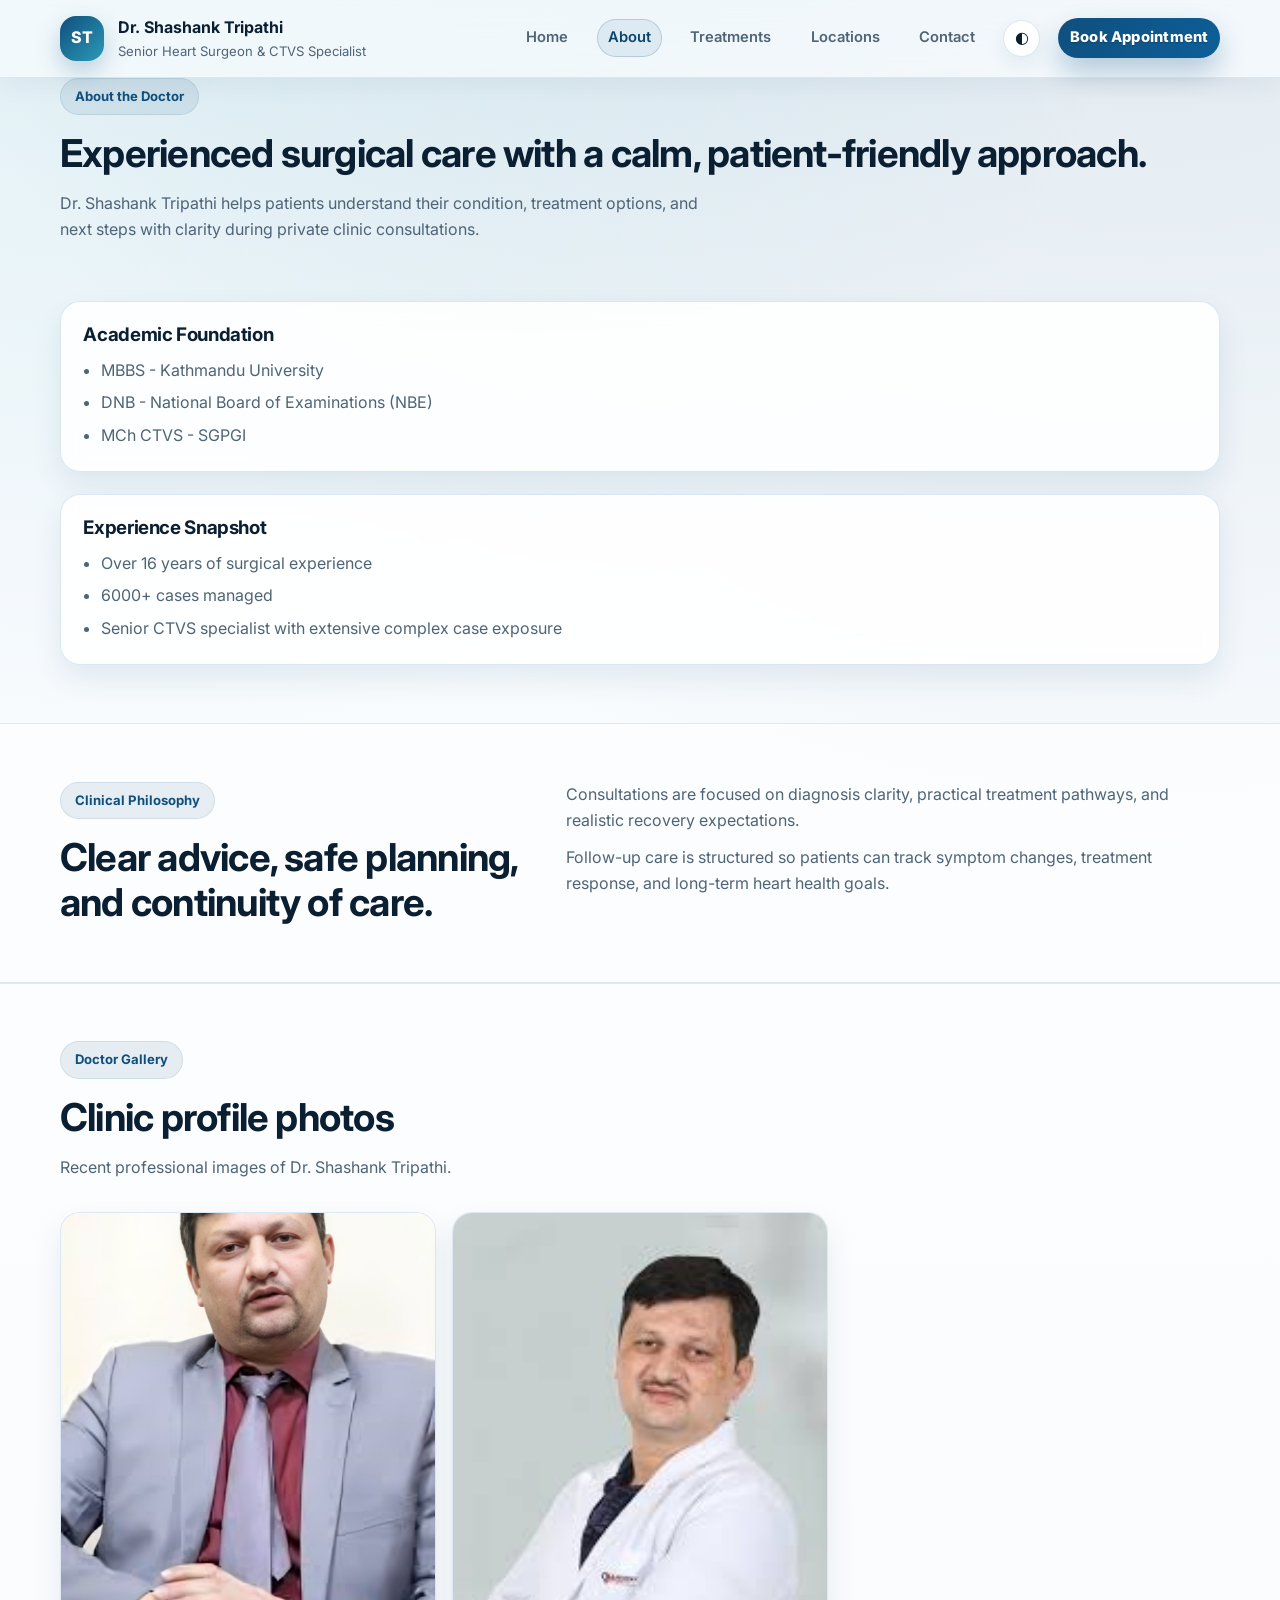
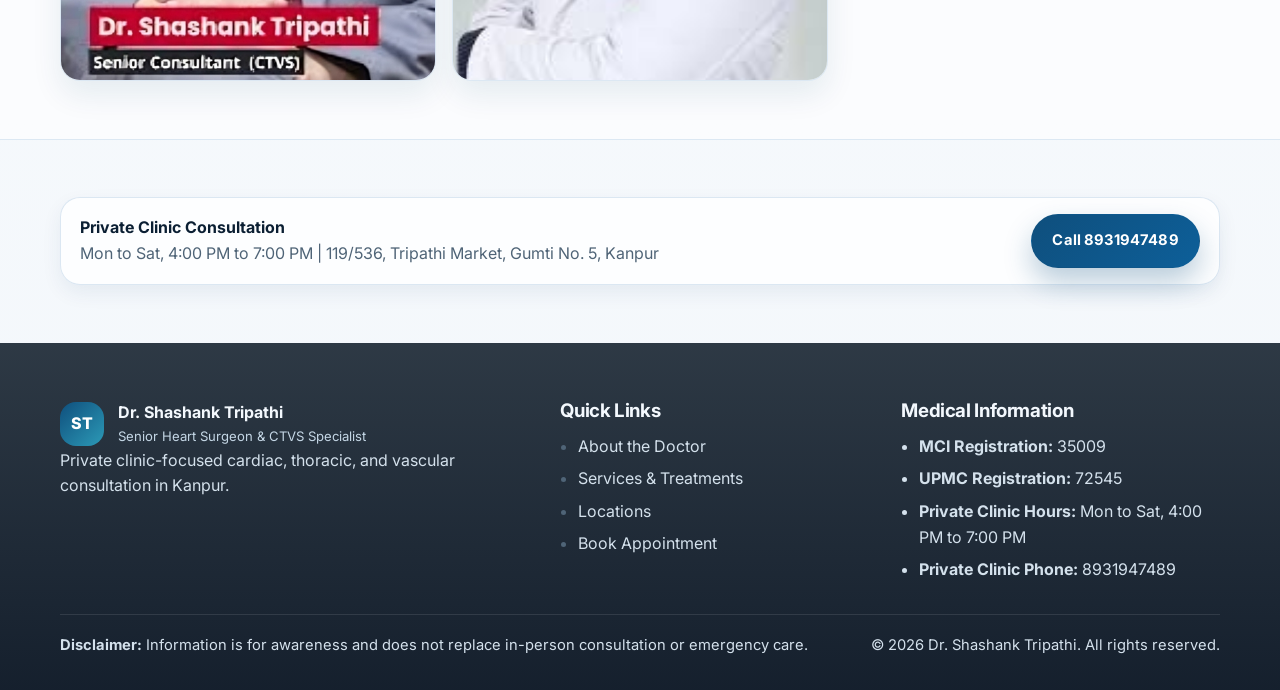
==== about.html @ fd7e20be "first commit" ====
<!DOCTYPE html>
<html lang="en">
<head>
    <meta charset="UTF-8" />
    <meta name="viewport" content="width=device-width, initial-scale=1.0" />
    <title>About Dr. Shashank Tripathi | Private Clinic Kanpur</title>
    <meta name="description" content="Learn about Dr. Shashank Tripathi's education, 16+ years of experience, and 6000+ cases managed in cardiac, thoracic, and vascular surgery." />
    <link rel="preconnect" href="https://fonts.googleapis.com" />
    <link rel="preconnect" href="https://fonts.gstatic.com" crossorigin />
    <link href="https://fonts.googleapis.com/css2?family=Inter:wght@400;500;600;700;800&display=swap" rel="stylesheet" />
    <link rel="stylesheet" href="./styles.css" />
    <link rel="stylesheet" href="./mobile.css" />
</head>
<body data-page="about">
    <a class="skip-link" href="#main">Skip to content</a>

    <header class="site-header" id="top">
        <div class="container nav-wrap">
            <a class="brand" href="./index.html" aria-label="Dr. Shashank Tripathi home">
                <span class="brand-mark">ST</span>
                <span>
                    <strong>Dr. Shashank Tripathi</strong>
                    <small>Senior Heart Surgeon & CTVS Specialist</small>
                </span>
            </a>
            <button class="nav-toggle" type="button" aria-expanded="false" aria-controls="site-nav">
                <span></span><span></span><span></span>
                <span class="sr-only">Toggle navigation</span>
            </button>
            <nav class="site-nav" id="site-nav" aria-label="Primary navigation">
                <a href="./index.html" data-nav="home">Home</a>
                <a href="./about.html" data-nav="about">About</a>
                <a href="./treatments.html" data-nav="treatments">Treatments</a>
                <a href="./locations.html" data-nav="locations">Locations</a>
                <a href="./contact.html" data-nav="contact">Contact</a>
                <button class="theme-toggle" type="button" data-theme-toggle aria-label="Toggle dark mode" aria-pressed="false">◐</button>
                <a class="btn btn-sm btn-primary" href="tel:8931947489">Book Appointment</a>
            </nav>
        </div>
    </header>

    <main id="main">
        <section class="page-hero">
            <div class="container">
                <span class="section-tag">About the Doctor</span>
                <h1>Experienced surgical care with a calm, patient-friendly approach.</h1>
                <p>
                    Dr. Shashank Tripathi helps patients understand their condition, treatment options,
                    and next steps with clarity during private clinic consultations.
                </p>
            </div>
        </section>

        <section class="section">
            <div class="container split-grid">
                <article class="info-card">
                    <h3>Academic Foundation</h3>
                    <ul class="check-list">
                        <li>MBBS - Kathmandu University</li>
                        <li>DNB - National Board of Examinations (NBE)</li>
                        <li>MCh CTVS - SGPGI</li>
                    </ul>
                </article>
                <article class="info-card">
                    <h3>Experience Snapshot</h3>
                    <ul class="check-list">
                        <li>Over 16 years of surgical experience</li>
                        <li>6000+ cases managed</li>
                        <li>Senior CTVS specialist with extensive complex case exposure</li>
                    </ul>
                </article>
            </div>
        </section>

        <section class="section section-alt">
            <div class="container section-grid">
                <div>
                    <span class="section-tag">Clinical Philosophy</span>
                    <h2>Clear advice, safe planning, and continuity of care.</h2>
                </div>
                <div class="content-stack">
                    <p>
                        Consultations are focused on diagnosis clarity, practical treatment pathways,
                        and realistic recovery expectations.
                    </p>
                    <p>
                        Follow-up care is structured so patients can track symptom changes,
                        treatment response, and long-term heart health goals.
                    </p>
                </div>
            </div>
        </section>

        <section class="section section-alt">
            <div class="container">
                <div class="section-head">
                    <span class="section-tag">Doctor Gallery</span>
                    <h2>Clinic profile photos</h2>
                    <p>Recent professional images of Dr. Shashank Tripathi.</p>
                </div>
                <div class="doctor-gallery">
                    <figure>
                        <img src="./IMAGES/images.jpg" alt="Dr. Shashank Tripathi portrait" loading="lazy" decoding="async" />
                    </figure>
                    <figure>
                        <img src="./IMAGES/download%20(4).jfif" alt="Dr. Shashank Tripathi in clinical profile photo" loading="lazy" decoding="async" />
                    </figure>
                </div>
            </div>
        </section>

        <section class="section">
            <div class="container contact-strip">
                <div>
                    <strong>Private Clinic Consultation</strong>
                    <p>Mon to Sat, 4:00 PM to 7:00 PM | 119/536, Tripathi Market, Gumti No. 5, Kanpur</p>
                </div>
                <a class="btn btn-primary" href="tel:8931947489">Call 8931947489</a>
            </div>
        </section>
    </main>

    <footer class="site-footer">
        <div class="container footer-grid">
            <div>
                <a class="brand footer-brand" href="./index.html">
                    <span class="brand-mark">ST</span>
                    <span><strong>Dr. Shashank Tripathi</strong><small>Senior Heart Surgeon & CTVS Specialist</small></span>
                </a>
                <p class="footer-copy">Private clinic-focused cardiac, thoracic, and vascular consultation in Kanpur.</p>
            </div>
            <div>
                <h3>Quick Links</h3>
                <ul class="footer-links">
                    <li><a href="./about.html">About the Doctor</a></li>
                    <li><a href="./treatments.html">Services & Treatments</a></li>
                    <li><a href="./locations.html">Locations</a></li>
                    <li><a href="./contact.html">Book Appointment</a></li>
                </ul>
            </div>
            <div>
                <h3>Medical Information</h3>
                <ul class="footer-meta">
                    <li><strong>MCI Registration:</strong> 35009</li>
                    <li><strong>UPMC Registration:</strong> 72545</li>
                    <li><strong>Private Clinic Hours:</strong> Mon to Sat, 4:00 PM to 7:00 PM</li>
                    <li><strong>Private Clinic Phone:</strong> 8931947489</li>
                </ul>
            </div>
        </div>
        <div class="container footer-bottom">
            <p><strong>Disclaimer:</strong> Information is for awareness and does not replace in-person consultation or emergency care.</p>
            <p>&copy; <span id="current-year"></span> Dr. Shashank Tripathi. All rights reserved.</p>
        </div>
    </footer>

    <script src="./script.js"></script>
</body>
</html>
---- styles.css ----
:root {
    --bg: #f3f7fb;
    --bg-soft: #f8fbff;
    --surface: rgba(255, 255, 255, 0.88);
    --surface-solid: #ffffff;
    --surface-strong: #eef5fb;
    --text: #10273d;
    --text-soft: #4f6477;
    --heading: #0b1f33;
    --primary: #0f4f7d;
    --primary-600: #0d5f99;
    --primary-700: #0b456d;
    --accent: #2c9ab7;
    --accent-soft: #e6f7fb;
    --success: #1d8a72;
    --border: #d7e5f1;
    --focus: #73c9e6;
    --radius-sm: 14px;
    --radius-md: 20px;
    --radius-lg: 30px;
    --shadow-xs: 0 8px 20px rgba(12, 62, 99, 0.07);
    --shadow-sm: 0 14px 30px rgba(12, 62, 99, 0.09);
    --shadow-md: 0 24px 48px rgba(12, 62, 99, 0.14);
    --shadow-glow: 0 0 0 1px rgba(115, 201, 230, 0.35), 0 18px 36px rgba(44, 154, 183, 0.18);
    --container: 1160px;
    --space-1: 0.4rem;
    --space-2: 0.7rem;
    --space-3: 1rem;
    --space-4: 1.4rem;
    --space-5: 1.9rem;
    --space-6: 2.6rem;
    --space-7: 3.6rem;
    --space-8: 4.8rem;
    --type-xs: 0.82rem;
    --type-sm: 0.92rem;
    --type-base: 1rem;
    --type-md: 1.08rem;
    --type-lg: clamp(1.2rem, 1.7vw, 1.45rem);
    --type-xl: clamp(1.8rem, 3vw, 2.6rem);
    --type-2xl: clamp(2.2rem, 4.4vw, 3.9rem);
    --motion-fast: 180ms;
    --motion-base: 260ms;
    --motion-slow: 420ms;
    --ease: cubic-bezier(0.2, 0.8, 0.2, 1);
    --orb-a: rgba(44, 154, 183, 0.18);
    --orb-b: rgba(15, 79, 125, 0.16);
    --bg-top: #fbfdff;
    --header-bg: rgba(249, 252, 255, 0.72);
    --header-border: rgba(215, 229, 241, 0.9);
    --header-shadow: 0 8px 26px rgba(16, 39, 61, 0.05);
}

:root[data-theme="dark"] {
    --bg: #0b1320;
    --bg-soft: #0f1a2a;
    --surface: rgba(18, 30, 46, 0.84);
    --surface-solid: #121f31;
    --surface-strong: #172638;
    --text: #dce9f5;
    --text-soft: #9fb5c8;
    --heading: #f2f8ff;
    --primary: #56a3d6;
    --primary-600: #3f8fc6;
    --primary-700: #8fd0f4;
    --accent: #59bed0;
    --accent-soft: #132a35;
    --success: #4ec6a5;
    --border: #2a3f55;
    --focus: #9ee5ff;
    --shadow-xs: 0 10px 22px rgba(0, 0, 0, 0.32);
    --shadow-sm: 0 16px 34px rgba(0, 0, 0, 0.36);
    --shadow-md: 0 26px 56px rgba(0, 0, 0, 0.45);
    --shadow-glow: 0 0 0 1px rgba(89, 190, 208, 0.36), 0 18px 36px rgba(8, 20, 35, 0.46);
    --orb-a: rgba(89, 190, 208, 0.22);
    --orb-b: rgba(61, 125, 181, 0.2);
    --bg-top: #0d1725;
    --header-bg: rgba(10, 20, 33, 0.78);
    --header-border: rgba(36, 57, 78, 0.9);
    --header-shadow: 0 10px 28px rgba(0, 0, 0, 0.35);
}

@media (prefers-color-scheme: dark) {
    :root:not([data-theme]) {
        --bg: #0b1320;
        --bg-soft: #0f1a2a;
        --surface: rgba(18, 30, 46, 0.84);
        --surface-solid: #121f31;
        --surface-strong: #172638;
        --text: #dce9f5;
        --text-soft: #9fb5c8;
        --heading: #f2f8ff;
        --primary: #56a3d6;
        --primary-600: #3f8fc6;
        --primary-700: #8fd0f4;
        --accent: #59bed0;
        --accent-soft: #132a35;
        --success: #4ec6a5;
        --border: #2a3f55;
        --focus: #9ee5ff;
        --shadow-xs: 0 10px 22px rgba(0, 0, 0, 0.32);
        --shadow-sm: 0 16px 34px rgba(0, 0, 0, 0.36);
        --shadow-md: 0 26px 56px rgba(0, 0, 0, 0.45);
        --shadow-glow: 0 0 0 1px rgba(89, 190, 208, 0.36), 0 18px 36px rgba(8, 20, 35, 0.46);
        --orb-a: rgba(89, 190, 208, 0.22);
        --orb-b: rgba(61, 125, 181, 0.2);
        --bg-top: #0d1725;
        --header-bg: rgba(10, 20, 33, 0.78);
        --header-border: rgba(36, 57, 78, 0.9);
        --header-shadow: 0 10px 28px rgba(0, 0, 0, 0.35);
    }
}

* {
    box-sizing: border-box;
}

html {
    scroll-behavior: smooth;
}

body {
    margin: 0;
    color: var(--text);
    background:
        radial-gradient(circle at 8% -15%, var(--orb-a) 0%, transparent 38%),
        radial-gradient(circle at 90% -20%, var(--orb-b) 0%, transparent 44%),
        linear-gradient(180deg, var(--bg-top) 0%, var(--bg) 100%);
    font-family: "Inter", sans-serif;
    font-size: var(--type-base);
    line-height: 1.62;
    text-rendering: optimizeLegibility;
}

a {
    color: inherit;
    text-decoration: none;
}

img {
    max-width: 100%;
    display: block;
}

.container {
    width: min(calc(100% - 2rem), var(--container));
    margin-inline: auto;
}

.skip-link,
.sr-only {
    position: absolute;
    left: -9999px;
}

.skip-link:focus {
    left: 1rem;
    top: 1rem;
    z-index: 999;
    background: var(--primary);
    color: #fff;
    border-radius: 999px;
    padding: 0.72rem 1rem;
}

a:focus-visible,
button:focus-visible,
input:focus-visible,
textarea:focus-visible,
select:focus-visible {
    outline: 2px solid var(--focus);
    outline-offset: 2px;
}

h1,
h2,
h3,
h4 {
    margin: 0;
    color: var(--heading);
    line-height: 1.16;
    letter-spacing: -0.02em;
}

p {
    margin: 0;
    color: var(--text-soft);
}

.site-header {
    position: sticky;
    top: 0;
    z-index: 60;
    background: var(--header-bg);
    border-bottom: 1px solid var(--header-border);
    backdrop-filter: blur(16px);
    box-shadow: var(--header-shadow);
}

.nav-wrap {
    display: flex;
    align-items: center;
    justify-content: space-between;
    gap: var(--space-3);
    padding: 0.92rem 0;
}

.brand {
    display: inline-flex;
    align-items: center;
    gap: 0.85rem;
}

.brand strong,
.footer-brand strong {
    display: block;
    font-size: 1rem;
    color: var(--heading);
}

.brand small,
.footer-brand small {
    display: block;
    font-size: var(--type-xs);
    color: var(--text-soft);
}

.brand-mark {
    width: 2.78rem;
    height: 2.78rem;
    display: grid;
    place-items: center;
    border-radius: 16px;
    color: #fff;
    font-weight: 800;
    background: linear-gradient(135deg, var(--primary), var(--accent));
    box-shadow: 0 10px 24px rgba(14, 79, 125, 0.25);
}

.site-nav {
    display: flex;
    align-items: center;
    gap: 1.1rem;
}

.site-nav a {
    color: var(--text-soft);
    font-weight: 600;
    font-size: var(--type-sm);
    border-radius: 999px;
    padding: 0.45rem 0.68rem;
    transition: color var(--motion-fast) var(--ease), background-color var(--motion-fast) var(--ease), transform var(--motion-fast) var(--ease);
}

.site-nav a:hover,
.site-nav a:focus-visible,
.site-nav a.is-active {
    color: var(--primary-700);
    background: rgba(15, 79, 125, 0.08);
}

.site-nav a[aria-current="page"] {
    box-shadow: inset 0 0 0 1px rgba(15, 79, 125, 0.2);
}

.nav-toggle {
    display: none;
    border: 0;
    background: transparent;
    padding: 0.38rem;
    cursor: pointer;
    flex-direction: column;
    gap: 4px;
}

.nav-toggle span:not(.sr-only) {
    width: 1.5rem;
    height: 2px;
    border-radius: 999px;
    background: var(--heading);
}

.theme-toggle {
    min-width: 2.3rem;
    height: 2.3rem;
    border-radius: 999px;
    border: 1px solid var(--border);
    background: var(--surface-solid);
    color: var(--heading);
    font-size: 1rem;
    line-height: 1;
    display: inline-flex;
    align-items: center;
    justify-content: center;
    cursor: pointer;
    box-shadow: var(--shadow-xs);
    transition: transform var(--motion-fast) var(--ease), box-shadow var(--motion-fast) var(--ease), border-color var(--motion-fast) var(--ease);
}

.theme-toggle:hover,
.theme-toggle:focus-visible {
    transform: translateY(-2px);
    border-color: rgba(115, 201, 230, 0.56);
    box-shadow: var(--shadow-glow);
}

.theme-toggle[aria-pressed="true"] {
    background: color-mix(in srgb, var(--primary) 18%, var(--surface-solid));
    border-color: color-mix(in srgb, var(--primary) 44%, var(--border));
}

.hero {
    position: relative;
    padding: var(--space-8) 0 var(--space-7);
    overflow: clip;
    perspective: 1200px;
}

.hero::before,
.hero::after {
    content: "";
    position: absolute;
    border-radius: 50%;
    filter: blur(1px);
    pointer-events: none;
}

.hero::before {
    width: 360px;
    height: 360px;
    top: -120px;
    left: -80px;
    background: radial-gradient(circle, rgba(44, 154, 183, 0.25), transparent 68%);
    animation: blobFloatA 12s ease-in-out infinite;
}

.hero::after {
    width: 420px;
    height: 420px;
    right: -120px;
    top: -140px;
    background: radial-gradient(circle, rgba(15, 79, 125, 0.22), transparent 70%);
    animation: blobFloatB 14s ease-in-out infinite;
}

.hero-grid {
    position: relative;
    display: grid;
    grid-template-columns: 1.14fr 0.86fr;
    gap: var(--space-5);
    align-items: center;
}

.eyebrow,
.section-tag {
    display: inline-flex;
    align-items: center;
    gap: 0.5rem;
    border-radius: 999px;
    background: rgba(15, 79, 125, 0.09);
    color: var(--primary);
    font-weight: 700;
    font-size: var(--type-xs);
    padding: 0.44rem 0.86rem;
    margin-bottom: var(--space-3);
    border: 1px solid rgba(15, 79, 125, 0.1);
}

.section-tag.light {
    color: #e8f6ff;
    background: rgba(255, 255, 255, 0.14);
    border-color: rgba(255, 255, 255, 0.25);
}

.hero h1 {
    font-size: clamp(2rem, 4vw, 3.4rem);
    max-width: 14ch;
    letter-spacing: -0.03em;
}

.hero-copy > * {
    animation: heroFadeIn 640ms var(--ease) both;
}

.hero-copy > *:nth-child(1) {
    animation-delay: 40ms;
}

.hero-copy > *:nth-child(2) {
    animation-delay: 120ms;
}

.hero-copy > *:nth-child(3) {
    animation-delay: 200ms;
}

.hero-copy > *:nth-child(4) {
    animation-delay: 280ms;
}

.hero-copy > *:nth-child(5) {
    animation-delay: 360ms;
}

.hero-text {
    margin-top: var(--space-3);
    font-size: 1.02rem;
    max-width: 58ch;
    transition: opacity var(--motion-base) var(--ease), transform var(--motion-base) var(--ease);
}

.hero-actions,
.location-actions,
.cta-buttons-stack {
    display: flex;
    flex-wrap: wrap;
    gap: 0.88rem;
    margin-top: var(--space-5);
}

.btn {
    display: inline-flex;
    align-items: center;
    justify-content: center;
    border: 1px solid transparent;
    border-radius: 999px;
    padding: 0.88rem 1.28rem;
    font-size: var(--type-sm);
    font-weight: 700;
    letter-spacing: 0.01em;
    transform: translateZ(0);
    will-change: transform;
    transition:
        transform var(--motion-base) var(--ease),
        box-shadow var(--motion-base) var(--ease),
        background-color var(--motion-base) var(--ease),
        border-color var(--motion-base) var(--ease),
        color var(--motion-base) var(--ease);
}

.btn:hover,
.btn:focus-visible {
    transform: translateY(-2px) translateZ(6px);
}

.btn-primary {
    color: #fff;
    background: linear-gradient(135deg, var(--primary), var(--primary-600));
    box-shadow: 0 14px 28px rgba(15, 79, 125, 0.28);
}

.site-nav .btn.btn-primary {
    color: #ffffff;
    font-weight: 800;
    letter-spacing: 0.015em;
    text-shadow: 0 1px 1px rgba(8, 23, 36, 0.35);
}

.site-nav .btn.btn-primary:hover,
.site-nav .btn.btn-primary:focus-visible {
    color: #ffffff;
}

.btn-secondary {
    color: var(--primary-700);
    background: var(--surface-solid);
    border-color: rgba(15, 79, 125, 0.2);
    box-shadow: var(--shadow-xs);
}

.btn-light {
    color: var(--primary-700);
    background: #fff;
    border-color: rgba(255, 255, 255, 0.35);
}

.btn-outline-light {
    color: #fff;
    border-color: rgba(255, 255, 255, 0.42);
    background: rgba(255, 255, 255, 0.04);
}

.btn-sm {
    padding: 0.66rem 1.02rem;
}

.trust-points {
    display: grid;
    grid-template-columns: repeat(3, minmax(0, 1fr));
    gap: var(--space-2);
    list-style: none;
    margin: var(--space-5) 0 0;
    padding: 0;
}

.trust-points li {
    background: color-mix(in srgb, var(--surface-solid) 82%, transparent);
    border: 1px solid color-mix(in srgb, var(--border) 90%, transparent);
    border-radius: var(--radius-sm);
    color: var(--heading);
    padding: 0.9rem;
    font-weight: 600;
    font-size: var(--type-sm);
    box-shadow: var(--shadow-xs);
    backdrop-filter: blur(4px);
    transition: transform var(--motion-base) var(--ease), box-shadow var(--motion-base) var(--ease), border-color var(--motion-base) var(--ease);
}

.trust-points li:hover {
    transform: translateY(-2px);
    border-color: rgba(15, 79, 125, 0.28);
    box-shadow: var(--shadow-sm);
}

.hero-card,
.info-card,
.service-card,
.location-card {
    background: var(--surface);
    border: 1px solid rgba(215, 229, 241, 0.92);
    border-radius: var(--radius-md);
    box-shadow: var(--shadow-sm);
    transform-style: preserve-3d;
    will-change: transform;
    transition:
        transform var(--motion-base) var(--ease),
        box-shadow var(--motion-base) var(--ease),
        border-color var(--motion-base) var(--ease);
    backdrop-filter: blur(10px);
}

.hero-card:hover,
.info-card:hover,
.service-card:hover,
.location-card:hover {
    transform: translateY(-4px) rotateX(0.25deg) rotateY(-0.25deg);
    box-shadow: var(--shadow-md);
    border-color: rgba(15, 79, 125, 0.24);
}

.hero-card {
    position: relative;
    border-radius: var(--radius-lg);
    padding: var(--space-5);
    background:
        linear-gradient(180deg, color-mix(in srgb, var(--surface-solid) 96%, transparent), color-mix(in srgb, var(--surface-strong) 82%, transparent));
    box-shadow: var(--shadow-md);
}

.profile-badge {
    position: absolute;
    top: 1.1rem;
    right: 1.1rem;
    border-radius: 999px;
    font-size: var(--type-xs);
    font-weight: 800;
    color: var(--success);
    background: rgba(29, 138, 114, 0.13);
    padding: 0.5rem 0.82rem;
    border: 1px solid rgba(29, 138, 114, 0.24);
}

.doctor-portrait {
    position: relative;
    width: min(100%, 338px);
    aspect-ratio: 4 / 5;
    margin: 0 auto var(--space-4);
    border-radius: 26px;
    overflow: hidden;
    border: 1px solid rgba(115, 201, 230, 0.5);
    box-shadow: var(--shadow-glow);
    background: linear-gradient(180deg, rgba(15, 79, 125, 0.08), rgba(44, 154, 183, 0.12));
}

.doctor-portrait::after {
    content: "";
    position: absolute;
    inset: auto 0 0;
    height: 35%;
    background: linear-gradient(180deg, transparent, rgba(12, 31, 51, 0.08));
}

.doctor-portrait-image {
    width: 100%;
    height: 100%;
    object-fit: cover;
    object-position: center top;
    opacity: 0;
    transition: opacity var(--motion-slow) var(--ease);
}

.doctor-portrait.has-image .doctor-portrait-image {
    opacity: 1;
}

.doctor-avatar-fallback {
    position: absolute;
    inset: 0;
    margin: auto;
    width: 5.8rem;
    height: 5.8rem;
    border-radius: 22px;
    display: grid;
    place-items: center;
    color: #fff;
    font-size: 1.7rem;
    font-weight: 800;
    background: linear-gradient(135deg, var(--primary), var(--accent));
    box-shadow: 0 18px 34px rgba(15, 79, 125, 0.28);
}

.doctor-portrait.has-image .doctor-avatar-fallback {
    display: none;
}

.hero-card h2 {
    text-align: center;
    font-size: clamp(1.3rem, 2vw, 1.72rem);
}

.hero-card > p {
    margin-top: 0.38rem;
    text-align: center;
}

.stat-grid {
    margin-top: var(--space-5);
    display: grid;
    grid-template-columns: repeat(3, minmax(0, 1fr));
    gap: var(--space-2);
}

.stat-grid article {
    border-radius: var(--radius-sm);
    padding: 0.95rem;
    background: var(--surface-strong);
    border: 1px solid color-mix(in srgb, var(--border) 88%, transparent);
}

.stat-grid strong,
.stats-band strong {
    display: block;
    color: var(--heading);
    font-size: 1.2rem;
}

.stat-grid span {
    color: var(--text-soft);
    font-size: var(--type-sm);
}

.qualification-strip {
    margin-top: var(--space-4);
    display: flex;
    flex-wrap: wrap;
    gap: 0.6rem;
}

.qualification-strip span {
    border-radius: 999px;
    border: 1px solid color-mix(in srgb, var(--primary) 26%, var(--border));
    background: var(--surface-solid);
    color: var(--primary-700);
    font-weight: 700;
    font-size: var(--type-xs);
    padding: 0.52rem 0.84rem;
}

.page-hero {
    position: relative;
}

.page-hero h1,
.section-head h2,
.section-grid h2,
.cta-band h2 {
    font-size: var(--type-xl);
}

.page-hero p,
.section-head p {
    margin-top: var(--space-3);
    max-width: 66ch;
}

.section {
    padding: var(--space-7) 0;
}

.section-alt {
    background: color-mix(in srgb, var(--surface-solid) 56%, transparent);
    border-block: 1px solid color-mix(in srgb, var(--border) 86%, transparent);
}

.stats-band {
    padding-top: 0.8rem;
}

.stats-band-grid,
.section-grid,
.footer-grid,
.cta-band-grid,
.split-grid,
.quick-grid,
.service-grid,
.location-grid {
    display: grid;
    gap: var(--space-4);
}

.stats-band-grid {
    grid-template-columns: repeat(3, minmax(0, 1fr));
}

.stats-band-grid article {
    border-radius: var(--radius-sm);
    padding: var(--space-4);
    border: 1px solid color-mix(in srgb, var(--border) 86%, transparent);
    background: color-mix(in srgb, var(--surface-solid) 82%, transparent);
    box-shadow: var(--shadow-xs);
}

.section-grid {
    grid-template-columns: 0.85fr 1.15fr;
    align-items: start;
}

.content-stack {
    display: grid;
    gap: 0.7rem;
}

.section-head {
    max-width: 64rem;
    margin-bottom: var(--space-5);
}

.info-card,
.service-card,
.location-card {
    padding: var(--space-4);
}

.info-card h3,
.info-card h4,
.service-card h3,
.location-card h3,
.site-footer h3 {
    margin-bottom: 0.72rem;
}

.quick-grid {
    grid-template-columns: repeat(3, minmax(0, 1fr));
}

.doctor-gallery {
    display: grid;
    grid-template-columns: repeat(3, minmax(0, 1fr));
    gap: var(--space-3);
}

.doctor-gallery figure {
    margin: 0;
    border-radius: var(--radius-md);
    overflow: hidden;
    border: 1px solid color-mix(in srgb, var(--border) 86%, transparent);
    background: var(--surface-solid);
    box-shadow: var(--shadow-sm);
}

.doctor-gallery img {
    width: 100%;
    aspect-ratio: 4 / 5;
    object-fit: cover;
    transition: transform var(--motion-base) var(--ease);
}

.doctor-gallery figure:hover img {
    transform: scale(1.03);
}

.service-grid {
    grid-template-columns: repeat(4, minmax(0, 1fr));
}

.service-card ul,
.footer-links,
.footer-meta,
.check-list {
    margin: 0;
    padding-left: 1.08rem;
}

.service-card li,
.footer-links li,
.footer-meta li,
.check-list li {
    color: var(--text-soft);
}

.service-card li + li,
.footer-links li + li,
.footer-meta li + li,
.check-list li + li {
    margin-top: 0.42rem;
}

.contact-strip {
    background: color-mix(in srgb, var(--surface-solid) 82%, transparent);
    border: 1px solid color-mix(in srgb, var(--border) 90%, transparent);
    border-radius: var(--radius-md);
    box-shadow: var(--shadow-xs);
    padding: 1rem 1.2rem;
    display: flex;
    justify-content: space-between;
    align-items: center;
    gap: var(--space-3);
    flex-wrap: wrap;
}

.contact-strip strong {
    color: var(--heading);
}

.location-grid {
    grid-template-columns: repeat(2, minmax(0, 1fr));
    align-items: start;
}

.location-card {
    border-radius: 28px;
}

.location-card.featured {
    border-color: rgba(15, 79, 125, 0.28);
}

.location-top {
    display: flex;
    flex-direction: column;
    gap: 0.55rem;
}

.location-label {
    display: inline-flex;
    align-self: flex-start;
    border-radius: 999px;
    background: rgba(15, 79, 125, 0.09);
    color: var(--primary);
    border: 1px solid rgba(15, 79, 125, 0.14);
    font-size: var(--type-xs);
    font-weight: 700;
    padding: 0.45rem 0.78rem;
}

.location-address {
    color: var(--heading);
    font-weight: 600;
    margin: 0.4rem 0 1rem;
}

.location-meta {
    margin: 0;
    display: grid;
    gap: 0.8rem;
}

.location-meta div {
    border-radius: var(--radius-sm);
    border: 1px solid color-mix(in srgb, var(--border) 84%, transparent);
    background: var(--surface-strong);
    padding: 0.88rem 0.96rem;
}

.location-meta dt {
    margin-bottom: 0.32rem;
    color: var(--heading);
    font-weight: 800;
}

.location-meta dd {
    margin: 0;
    color: var(--text-soft);
}

.map-placeholder {
    margin-top: var(--space-4);
    min-height: 170px;
    border-radius: 22px;
    border: 1px dashed color-mix(in srgb, var(--primary) 44%, transparent);
    background:
        linear-gradient(180deg, color-mix(in srgb, var(--primary) 10%, transparent), color-mix(in srgb, var(--accent) 10%, transparent)),
        color-mix(in srgb, var(--surface-solid) 94%, transparent);
    display: grid;
    place-items: center;
    text-align: center;
    gap: 0.4rem;
    padding: 1.2rem;
}

.map-placeholder strong {
    color: var(--primary-700);
}

.cta-band {
    color: #fff;
    background: linear-gradient(135deg, #0a3f62, #0d5f99 58%, #2d91ab);
    position: relative;
    overflow: hidden;
}

.cta-band::before {
    content: "";
    position: absolute;
    width: 320px;
    height: 320px;
    border-radius: 50%;
    right: -90px;
    bottom: -140px;
    background: radial-gradient(circle, rgba(255, 255, 255, 0.2), transparent 72%);
}

.cta-band-grid {
    grid-template-columns: 1.15fr 0.85fr;
    align-items: center;
}

.cta-band p {
    color: rgba(236, 246, 255, 0.92);
}

.cta-buttons-stack {
    justify-content: flex-end;
}

.site-footer {
    background: linear-gradient(180deg, color-mix(in srgb, #081522 84%, var(--bg)) 0%, color-mix(in srgb, #071220 94%, var(--bg)) 100%);
    color: #e7f1f8;
    padding-top: var(--space-7);
}

.site-footer h3,
.site-footer .brand strong {
    color: #f3f8fd;
}

.site-footer .brand small {
    color: #c5d7e6;
}

.footer-grid {
    grid-template-columns: 1.2fr 0.8fr 0.8fr;
    align-items: start;
}

.footer-brand .brand-mark {
    box-shadow: none;
}

.footer-copy,
.footer-links a,
.footer-meta li,
.footer-bottom p {
    color: #d4e1ec;
}

.footer-links a:hover,
.footer-links a:focus-visible {
    color: #ffffff;
    text-decoration: underline;
    text-underline-offset: 3px;
}

.footer-bottom {
    margin-top: var(--space-5);
    padding: 1.2rem 0 2rem;
    border-top: 1px solid rgba(255, 255, 255, 0.1);
    display: flex;
    justify-content: space-between;
    gap: var(--space-3);
    font-size: var(--type-sm);
}

/* Form styling (future-ready for contact forms) */
label {
    color: var(--heading);
    font-weight: 600;
    font-size: var(--type-sm);
}

input,
textarea,
select {
    width: 100%;
    border-radius: 12px;
    border: 1px solid var(--border);
    background: var(--surface-solid);
    color: var(--text);
    font: inherit;
    padding: 0.76rem 0.9rem;
    transition: border-color var(--motion-fast) var(--ease), box-shadow var(--motion-fast) var(--ease), transform var(--motion-fast) var(--ease);
}

input:hover,
textarea:hover,
select:hover {
    border-color: rgba(15, 79, 125, 0.36);
}

input:focus-visible,
textarea:focus-visible,
select:focus-visible {
    border-color: rgba(15, 79, 125, 0.48);
    box-shadow: 0 0 0 4px rgba(115, 201, 230, 0.28);
    transform: translateY(-1px);
}

input:invalid,
textarea:invalid,
select:invalid {
    border-color: #d87474;
}

/* Reveal utilities */
.reveal {
    opacity: 0;
    transform: translateY(16px) translateZ(0);
    transition: opacity var(--motion-slow) var(--ease), transform var(--motion-slow) var(--ease);
}

.reveal.in-view {
    opacity: 1;
    transform: translateY(0) translateZ(0);
}

.reveal-delay-1 {
    transition-delay: 70ms;
}

.reveal-delay-2 {
    transition-delay: 140ms;
}

.reveal-delay-3 {
    transition-delay: 210ms;
}

@keyframes blobFloatA {
    0%,
    100% {
        transform: translate3d(0, 0, 0);
    }
    50% {
        transform: translate3d(18px, 20px, 0);
    }
}

@keyframes blobFloatB {
    0%,
    100% {
        transform: translate3d(0, 0, 0);
    }
    50% {
        transform: translate3d(-16px, 24px, 0);
    }
}

@keyframes heroFadeIn {
    from {
        opacity: 0;
        transform: translateY(10px);
    }
    to {
        opacity: 1;
        transform: translateY(0);
    }
}

@media (max-width: 1080px) {
    .hero-grid,
    .section-grid,
    .cta-band-grid,
    .footer-grid,
    .location-grid,
    .service-grid,
    .stats-band-grid,
    .split-grid,
    .quick-grid,
    .doctor-gallery {
        grid-template-columns: 1fr;
    }

    .hero h1 {
        max-width: 100%;
    }

    .cta-buttons-stack {
        justify-content: flex-start;
    }

    .service-grid {
        grid-template-columns: repeat(2, minmax(0, 1fr));
    }

    .doctor-portrait {
        width: min(100%, 390px);
    }
}

@media (max-width: 760px) {
    .nav-toggle {
        display: flex;
    }

    .site-nav {
        position: absolute;
        top: calc(100% + 0.5rem);
        left: 1rem;
        right: 1rem;
        display: none;
        flex-direction: column;
        align-items: stretch;
        gap: 0.72rem;
        border-radius: 20px;
        background: color-mix(in srgb, var(--surface-solid) 94%, transparent);
        border: 1px solid color-mix(in srgb, var(--border) 95%, transparent);
        box-shadow: var(--shadow-md);
        padding: 1rem;
    }

    .site-nav.is-open {
        display: flex;
    }

    .hero {
        padding-top: var(--space-7);
    }

    .hero-card,
    .info-card,
    .service-card,
    .location-card {
        border-radius: 22px;
    }

    .doctor-portrait {
        width: 100%;
        max-width: 330px;
        border-radius: 22px;
    }

    .trust-points,
    .stat-grid,
    .service-grid {
        grid-template-columns: 1fr;
    }

    .contact-strip {
        flex-direction: column;
        align-items: flex-start;
    }

    .footer-bottom {
        flex-direction: column;
    }
}

@media (prefers-reduced-motion: reduce) {
    html {
        scroll-behavior: auto;
    }

    *,
    *::before,
    *::after {
        animation: none !important;
        transition: none !important;
    }

    .reveal {
        opacity: 1;
        transform: none;
    }

    .hero-copy > * {
        animation: none !important;
    }
}
---- mobile.css ----
/* Mobile-first refinement layer for better small-screen UX */

@media (max-width: 900px) {
    .container {
        width: min(calc(100% - 1.25rem), var(--container));
    }

    .site-nav {
        gap: 0.6rem;
    }

    .site-nav .btn {
        width: 100%;
    }

    .hero {
        padding: 2.6rem 0 2.1rem;
    }

    .hero h1 {
        font-size: clamp(1.8rem, 7.2vw, 2.45rem);
        line-height: 1.14;
    }

    .hero-text {
        font-size: 0.98rem;
        line-height: 1.52;
    }

    .hero-actions {
        margin-top: 1rem;
        gap: 0.7rem;
    }

    .hero-actions .btn {
        min-height: 44px;
    }

    .trust-points {
        margin-top: 1rem;
        gap: 0.6rem;
    }

    .trust-points li {
        padding: 0.8rem;
        font-size: 0.9rem;
    }

    .hero-card {
        padding: 1rem;
    }

    .doctor-portrait {
        max-width: 260px;
        margin-bottom: 0.9rem;
    }

    .section {
        padding: 2.1rem 0;
    }

    .section-head {
        margin-bottom: 0.9rem;
    }

    .section-head h2,
    .page-hero h1,
    .cta-band h2,
    .section-grid h2 {
        font-size: clamp(1.4rem, 6.4vw, 1.95rem);
    }

    .stats-band-grid,
    .quick-grid,
    .split-grid,
    .service-grid,
    .location-grid,
    .doctor-gallery,
    .section-grid,
    .footer-grid,
    .cta-band-grid {
        grid-template-columns: 1fr;
        gap: 0.85rem;
    }

    .info-card,
    .service-card,
    .location-card {
        padding: 1rem;
        border-radius: 16px;
    }

    .stat-grid {
        grid-template-columns: 1fr;
        margin-top: 0.9rem;
    }

    .contact-strip {
        padding: 0.85rem 0.95rem;
        gap: 0.7rem;
    }

    .map-placeholder {
        min-height: 130px;
        padding: 0.8rem;
    }

    .footer-grid {
        gap: 1rem;
    }

    .site-footer {
        padding-top: 2.3rem;
    }

    .footer-bottom {
        padding-top: 0.95rem;
        font-size: 0.86rem;
    }
}

@media (max-width: 560px) {
    .nav-wrap {
        padding: 0.72rem 0;
    }

    .brand-mark {
        width: 2.35rem;
        height: 2.35rem;
        border-radius: 12px;
        font-size: 0.92rem;
    }

    .brand strong {
        font-size: 0.94rem;
    }

    .brand small {
        font-size: 0.76rem;
    }

    .site-nav {
        left: 0.62rem;
        right: 0.62rem;
        padding: 0.82rem;
    }

    .site-nav a,
    .site-nav .btn,
    .theme-toggle {
        min-height: 42px;
    }

    .theme-toggle {
        width: 100%;
        border-radius: 12px;
    }

    .hero {
        padding-top: 2.2rem;
    }

    .hero h1 {
        font-size: clamp(1.58rem, 8vw, 2.1rem);
    }

    .hero-text {
        font-size: 0.95rem;
    }

    .btn {
        width: 100%;
    }

    .doctor-gallery img {
        aspect-ratio: 5 / 6;
    }

    .location-meta div,
    .stat-grid article {
        padding: 0.74rem 0.8rem;
    }

    .footer-meta,
    .footer-links,
    .check-list,
    .service-card ul {
        padding-left: 1rem;
    }
}
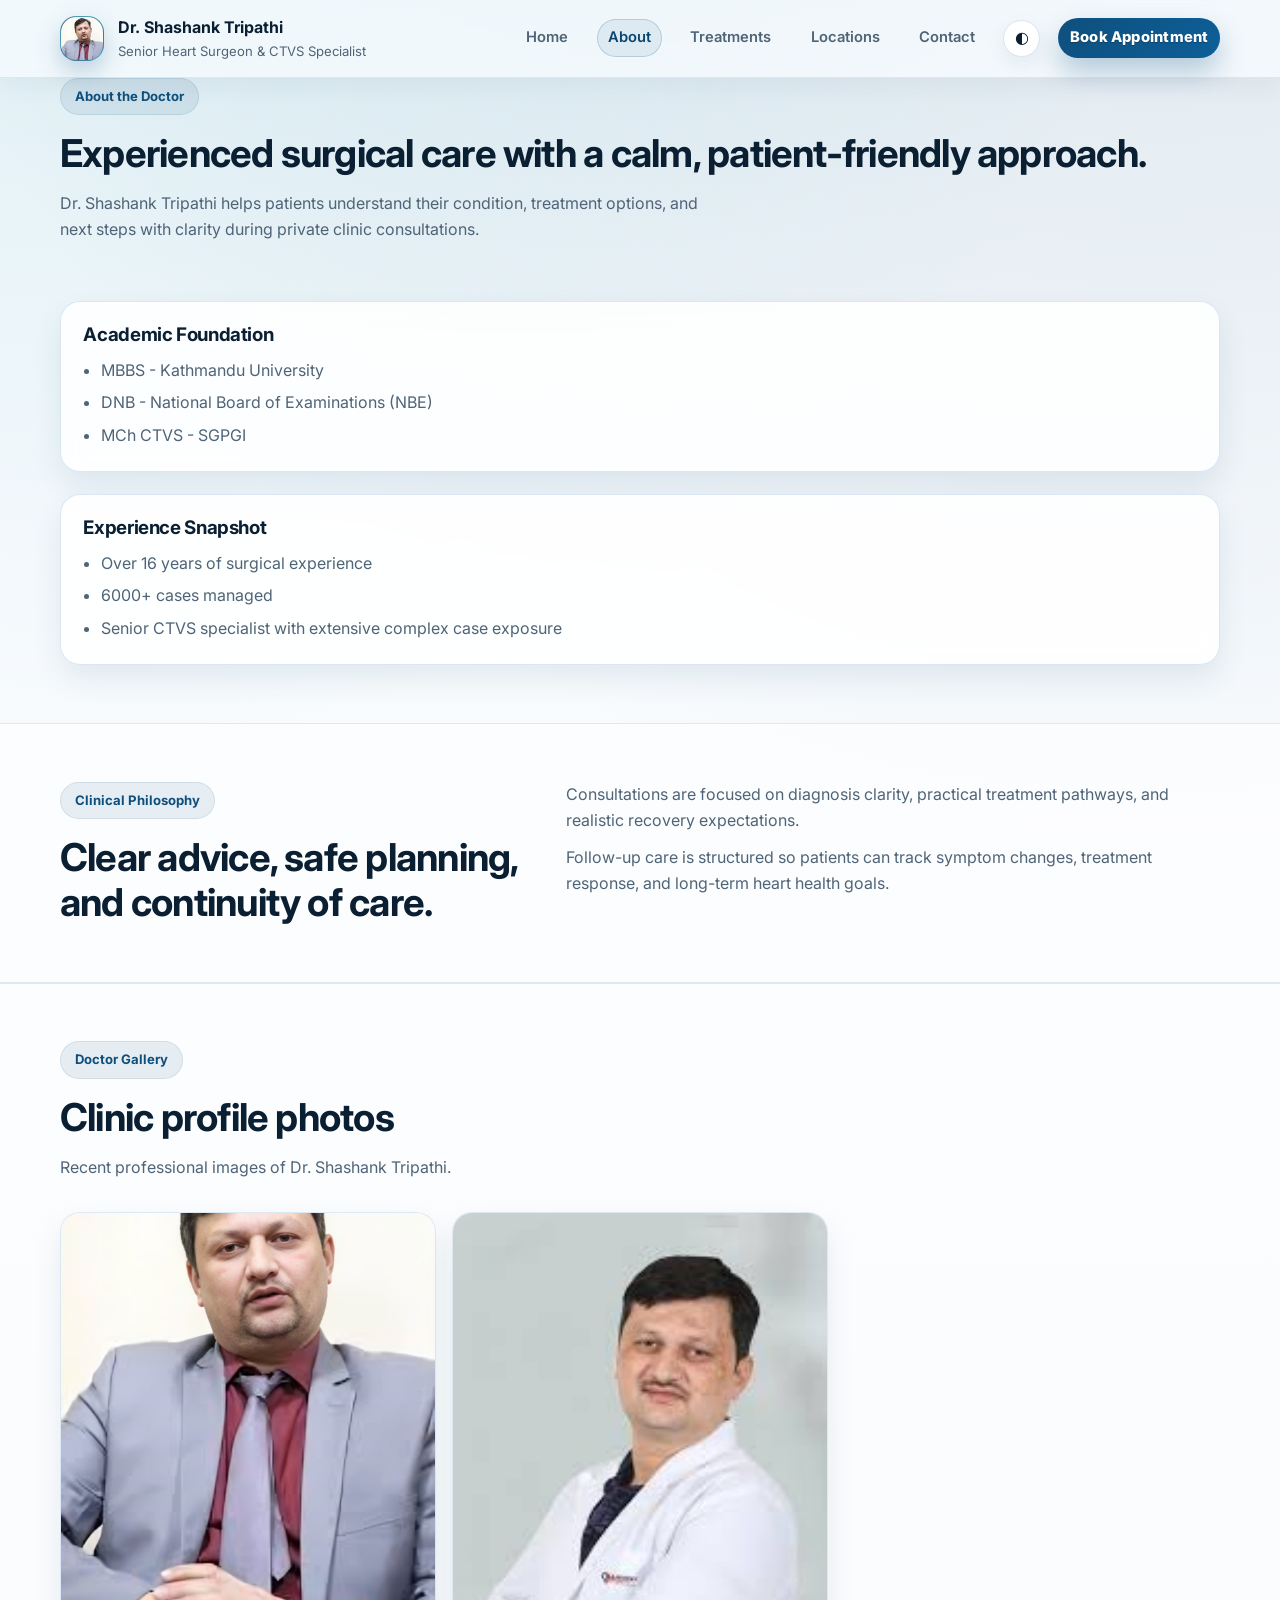
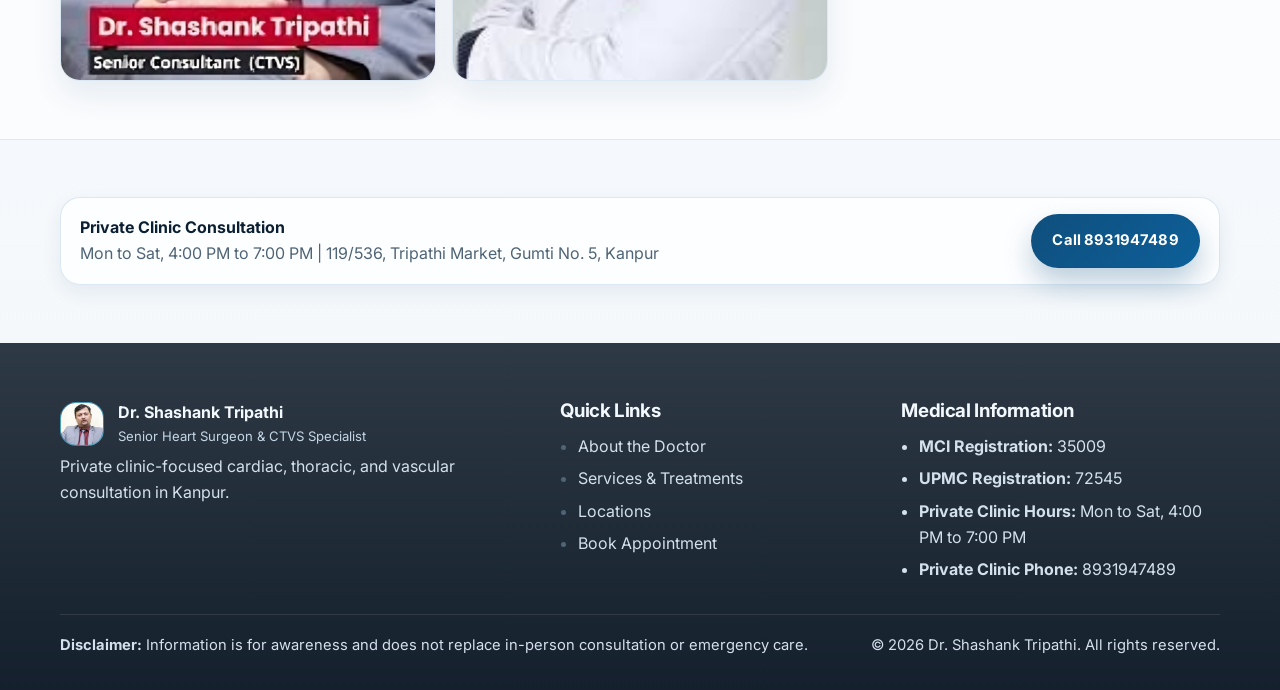
==== commit e70c3d68: "refined ui" ====
--- a/about.html
+++ b/about.html
@@ -17,7 +17,7 @@
     <header class="site-header" id="top">
         <div class="container nav-wrap">
             <a class="brand" href="./index.html" aria-label="Dr. Shashank Tripathi home">
-                <span class="brand-mark">ST</span>
+                <img class="brand-mark" src="./IMAGES/images.jpg" alt="Dr. Shashank Tripathi" loading="eager" decoding="async" />
                 <span>
                     <strong>Dr. Shashank Tripathi</strong>
                     <small>Senior Heart Surgeon & CTVS Specialist</small>
@@ -124,7 +124,7 @@
         <div class="container footer-grid">
             <div>
                 <a class="brand footer-brand" href="./index.html">
-                    <span class="brand-mark">ST</span>
+                    <img class="brand-mark" src="./IMAGES/images.jpg" alt="Dr. Shashank Tripathi" loading="lazy" decoding="async" />
                     <span><strong>Dr. Shashank Tripathi</strong><small>Senior Heart Surgeon & CTVS Specialist</small></span>
                 </a>
                 <p class="footer-copy">Private clinic-focused cardiac, thoracic, and vascular consultation in Kanpur.</p>
--- a/styles.css
+++ b/styles.css
@@ -227,13 +227,13 @@
 .brand-mark {
     width: 2.78rem;
     height: 2.78rem;
-    display: grid;
-    place-items: center;
+    display: block;
     border-radius: 16px;
-    color: #fff;
-    font-weight: 800;
+    object-fit: cover;
+    object-position: center top;
+    border: 1px solid rgba(255, 255, 255, 0.18);
+    box-shadow: 0 10px 24px rgba(14, 79, 125, 0.25);
     background: linear-gradient(135deg, var(--primary), var(--accent));
-    box-shadow: 0 10px 24px rgba(14, 79, 125, 0.25);
 }
 
 .site-nav {
--- a/mobile.css
+++ b/mobile.css
@@ -1,102 +1,79 @@
-/* Mobile-first refinement layer for better small-screen UX */
+/* Simplified mobile UI layer */
 
 @media (max-width: 900px) {
     .container {
         width: min(calc(100% - 1.25rem), var(--container));
     }
 
-    .site-nav {
-        gap: 0.6rem;
-    }
-
-    .site-nav .btn {
-        width: 100%;
-    }
-
-    .hero {
-        padding: 2.6rem 0 2.1rem;
+    .hero,
+    .section {
+        padding: 2.2rem 0;
     }
 
     .hero h1 {
-        font-size: clamp(1.8rem, 7.2vw, 2.45rem);
-        line-height: 1.14;
+        font-size: clamp(1.85rem, 7vw, 2.4rem);
+        line-height: 1.16;
     }
 
-    .hero-text {
+    .hero-text,
+    .page-hero p,
+    .section-head p {
         font-size: 0.98rem;
-        line-height: 1.52;
+        line-height: 1.55;
     }
 
-    .hero-actions {
+    .hero-actions,
+    .location-actions,
+    .cta-buttons-stack {
+        gap: 0.7rem;
         margin-top: 1rem;
-        gap: 0.7rem;
     }
 
-    .hero-actions .btn {
-        min-height: 44px;
-    }
-
-    .trust-points {
-        margin-top: 1rem;
-        gap: 0.6rem;
-    }
-
-    .trust-points li {
-        padding: 0.8rem;
-        font-size: 0.9rem;
-    }
-
-    .hero-card {
-        padding: 1rem;
-    }
-
-    .doctor-portrait {
-        max-width: 260px;
-        margin-bottom: 0.9rem;
-    }
-
-    .section {
-        padding: 2.1rem 0;
-    }
-
-    .section-head {
-        margin-bottom: 0.9rem;
-    }
-
-    .section-head h2,
-    .page-hero h1,
-    .cta-band h2,
-    .section-grid h2 {
-        font-size: clamp(1.4rem, 6.4vw, 1.95rem);
-    }
-
+    .hero-grid,
     .stats-band-grid,
     .quick-grid,
     .split-grid,
     .service-grid,
     .location-grid,
+    .section-grid,
     .doctor-gallery,
-    .section-grid,
     .footer-grid,
-    .cta-band-grid {
+    .cta-band-grid,
+    .stat-grid,
+    .trust-points {
         grid-template-columns: 1fr;
-        gap: 0.85rem;
+        gap: 0.9rem;
     }
 
     .info-card,
     .service-card,
-    .location-card {
+    .location-card,
+    .hero-card {
         padding: 1rem;
         border-radius: 16px;
     }
 
-    .stat-grid {
-        grid-template-columns: 1fr;
-        margin-top: 0.9rem;
+    .doctor-portrait {
+        max-width: 270px;
+    }
+
+    .site-nav {
+        gap: 0.6rem;
+    }
+
+    .site-nav .btn,
+    .site-nav a {
+        min-height: 42px;
+    }
+
+    .site-nav .btn,
+    .cta-buttons-stack .btn,
+    .hero-actions .btn {
+        width: 100%;
     }
 
     .contact-strip {
-        padding: 0.85rem 0.95rem;
+        padding: 0.9rem;
         gap: 0.7rem;
     }
 
@@ -105,16 +82,20 @@
         padding: 0.8rem;
     }
 
-    .footer-grid {
-        gap: 1rem;
+    .site-footer {
+        padding-top: 2.2rem;
     }
 
-    .site-footer {
-        padding-top: 2.3rem;
+    .site-footer h3,
+    .site-footer .brand strong,
+    .footer-links a,
+    .footer-meta li,
+    .footer-copy,
+    .footer-bottom p {
+        color: #e6f1fa;
     }
 
     .footer-bottom {
-        padding-top: 0.95rem;
         font-size: 0.86rem;
     }
 }
@@ -125,18 +106,18 @@
     }
 
     .brand-mark {
-        width: 2.35rem;
-        height: 2.35rem;
+        width: 2.3rem;
+        height: 2.3rem;
         border-radius: 12px;
-        font-size: 0.92rem;
+        font-size: 0.9rem;
     }
 
     .brand strong {
-        font-size: 0.94rem;
+        font-size: 0.93rem;
     }
 
     .brand small {
-        font-size: 0.76rem;
+        font-size: 0.75rem;
     }
 
     .site-nav {
@@ -145,27 +126,18 @@
         padding: 0.82rem;
     }
 
-    .site-nav a,
-    .site-nav .btn,
     .theme-toggle {
+        width: 100%;
+        border-radius: 12px;
         min-height: 42px;
     }
 
-    .theme-toggle {
-        width: 100%;
-        border-radius: 12px;
-    }
-
     .hero {
-        padding-top: 2.2rem;
+        padding-top: 2rem;
     }
 
     .hero h1 {
-        font-size: clamp(1.58rem, 8vw, 2.1rem);
-    }
-
-    .hero-text {
-        font-size: 0.95rem;
+        font-size: clamp(1.6rem, 7.8vw, 2.05rem);
     }
 
     .btn {
@@ -176,16 +148,10 @@
         aspect-ratio: 5 / 6;
     }
 
-    .location-meta div,
-    .stat-grid article {
-        padding: 0.74rem 0.8rem;
-    }
-
-    .footer-meta,
+    .service-card ul,
+    .check-list,
     .footer-links,
-    .check-list,
-    .service-card ul {
+    .footer-meta {
         padding-left: 1rem;
     }
 }
-
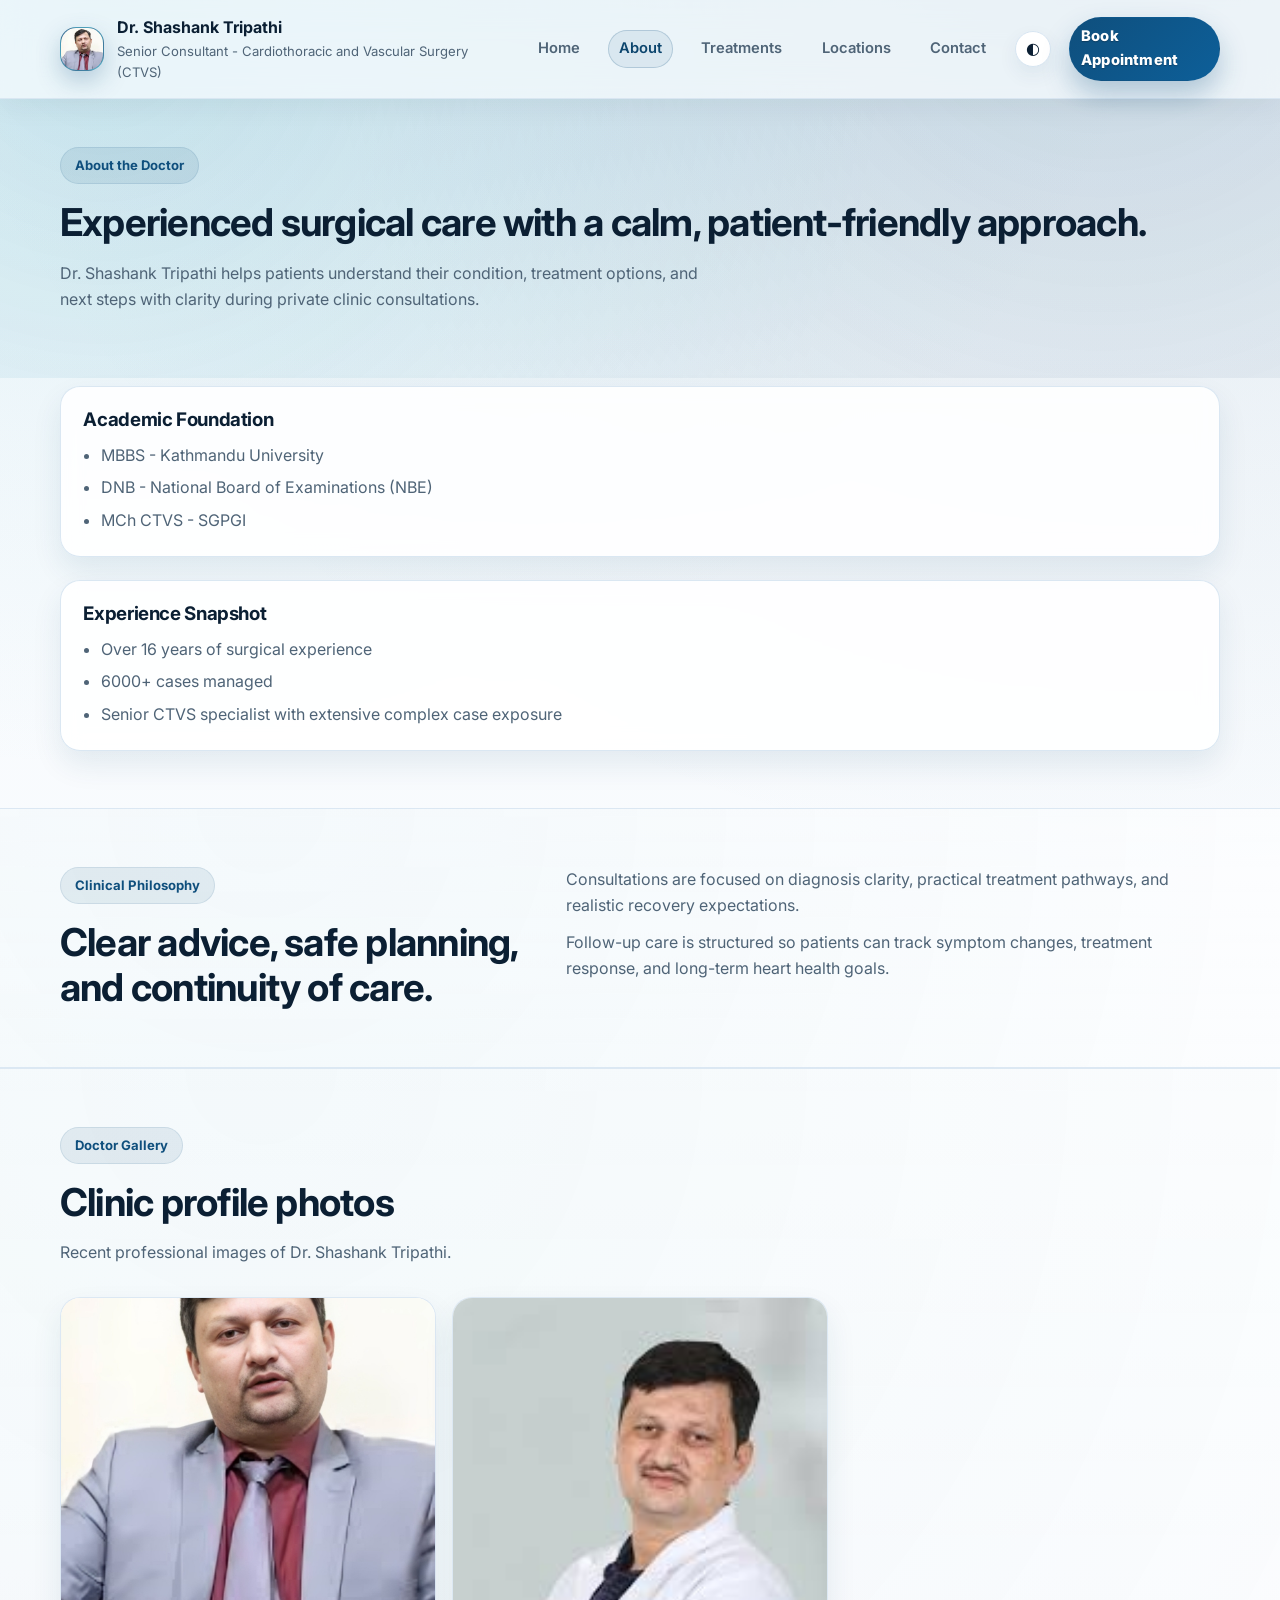
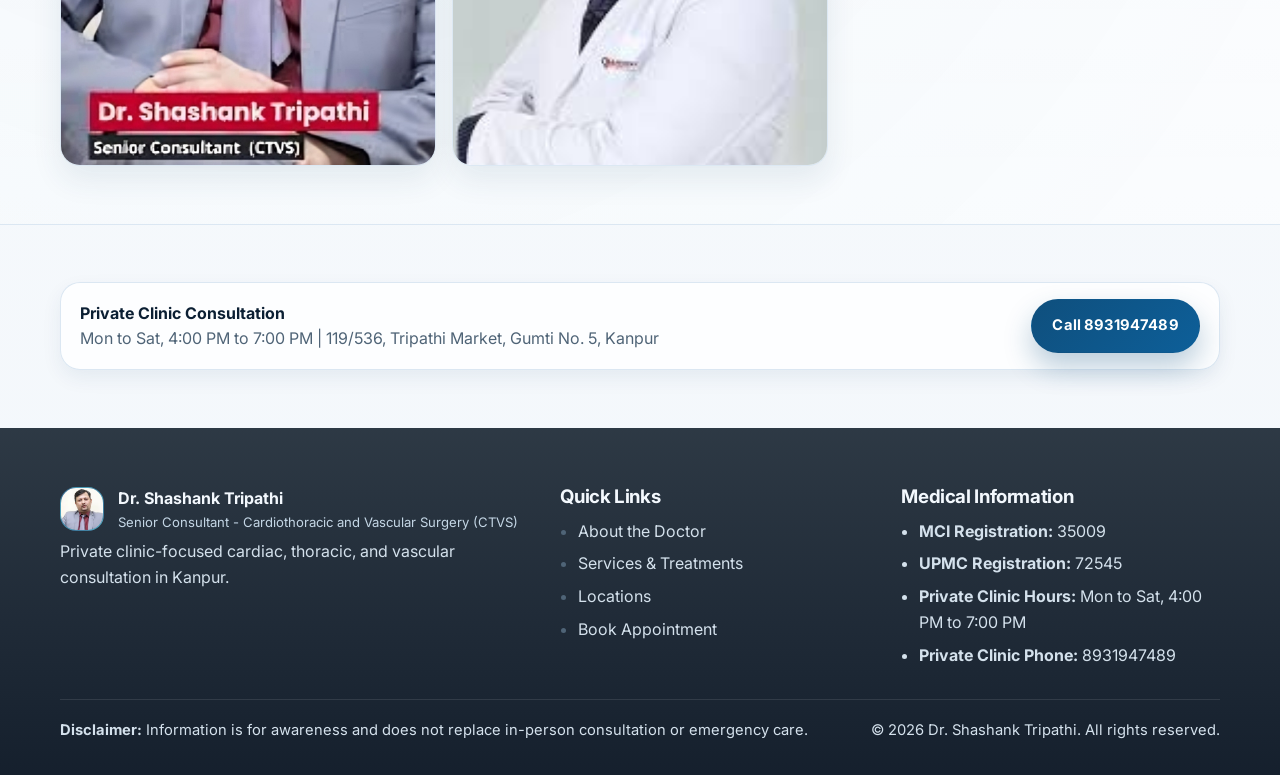
==== commit 6722a05f: "better ui" ====
--- a/about.html
+++ b/about.html
@@ -20,7 +20,7 @@
                 <img class="brand-mark" src="./IMAGES/images.jpg" alt="Dr. Shashank Tripathi" loading="eager" decoding="async" />
                 <span>
                     <strong>Dr. Shashank Tripathi</strong>
-                    <small>Senior Heart Surgeon & CTVS Specialist</small>
+                    <small>Senior Consultant - Cardiothoracic and Vascular Surgery (CTVS)</small>
                 </span>
             </a>
             <button class="nav-toggle" type="button" aria-expanded="false" aria-controls="site-nav">
@@ -125,7 +125,7 @@
             <div>
                 <a class="brand footer-brand" href="./index.html">
                     <img class="brand-mark" src="./IMAGES/images.jpg" alt="Dr. Shashank Tripathi" loading="lazy" decoding="async" />
-                    <span><strong>Dr. Shashank Tripathi</strong><small>Senior Heart Surgeon & CTVS Specialist</small></span>
+                    <span><strong>Dr. Shashank Tripathi</strong><small>Senior Consultant - Cardiothoracic and Vascular Surgery (CTVS)</small></span>
                 </a>
                 <p class="footer-copy">Private clinic-focused cardiac, thoracic, and vascular consultation in Kanpur.</p>
             </div>
--- a/styles.css
+++ b/styles.css
@@ -129,6 +129,26 @@
     font-size: var(--type-base);
     line-height: 1.62;
     text-rendering: optimizeLegibility;
+    min-height: 100vh;
+    overflow-x: hidden;
+    position: relative;
+    isolation: isolate;
+    transition: background-color var(--motion-slow) var(--ease), color var(--motion-base) var(--ease);
+}
+
+body::before {
+    content: "";
+    position: fixed;
+    inset: -18% -10% auto;
+    height: 60vh;
+    z-index: -1;
+    pointer-events: none;
+    background:
+        radial-gradient(circle at 15% 35%, color-mix(in srgb, var(--accent) 26%, transparent), transparent 58%),
+        radial-gradient(circle at 80% 20%, color-mix(in srgb, var(--primary) 24%, transparent), transparent 60%);
+    opacity: 0.58;
+    transform: translate3d(0, 0, 0);
+    animation: bodyGlowDrift 18s ease-in-out infinite alternate;
 }
 
 a {
@@ -310,7 +330,7 @@
 
 .hero {
     position: relative;
-    padding: var(--space-8) 0 var(--space-7);
+    padding: clamp(2.8rem, 5.3vw, var(--space-8)) 0 var(--space-7);
     overflow: clip;
     perspective: 1200px;
 }
@@ -347,7 +367,11 @@
     display: grid;
     grid-template-columns: 1.14fr 0.86fr;
     gap: var(--space-5);
-    align-items: center;
+    align-items: start;
+}
+
+.hero-copy {
+    padding-top: clamp(0rem, 0.8vw, 0.45rem);
 }
 
 .eyebrow,
@@ -433,8 +457,8 @@
         transform var(--motion-base) var(--ease),
         box-shadow var(--motion-base) var(--ease),
         background-color var(--motion-base) var(--ease),
-        border-color var(--motion-base) var(--ease),
-        color var(--motion-base) var(--ease);
+        border-color var(--motion-base) var (--ease),
+        color var(--motion-base) var (--ease);
 }
 
 .btn:hover,
@@ -502,7 +526,10 @@
     font-size: var(--type-sm);
     box-shadow: var(--shadow-xs);
     backdrop-filter: blur(4px);
-    transition: transform var(--motion-base) var(--ease), box-shadow var(--motion-base) var(--ease), border-color var(--motion-base) var(--ease);
+    transition:
+        transform var(--motion-base) var(--ease),
+        box-shadow var(--motion-base) var(--ease),
+        border-color var(--motion-base) var (--ease);
 }
 
 .trust-points li:hover {
@@ -523,8 +550,8 @@
     will-change: transform;
     transition:
         transform var(--motion-base) var(--ease),
-        box-shadow var(--motion-base) var(--ease),
-        border-color var(--motion-base) var(--ease);
+        box-shadow var(--motion-base) var (--ease),
+        border-color var(--motion-base) var (--ease);
     backdrop-filter: blur(10px);
 }
 
@@ -539,6 +566,7 @@
 
 .hero-card {
     position: relative;
+    align-self: start;
     border-radius: var(--radius-lg);
     padding: var(--space-5);
     background:
@@ -550,13 +578,18 @@
     position: absolute;
     top: 1.1rem;
     right: 1.1rem;
+    z-index: 4;
+    min-width: 8.2rem;
+    text-align: center;
     border-radius: 999px;
     font-size: var(--type-xs);
     font-weight: 800;
     color: var(--success);
-    background: rgba(29, 138, 114, 0.13);
+    background: color-mix(in srgb, var(--surface-solid) 72%, rgba(29, 138, 114, 0.24));
+    backdrop-filter: blur(6px);
+    box-shadow: 0 10px 20px rgba(8, 32, 52, 0.16);
     padding: 0.5rem 0.82rem;
-    border: 1px solid rgba(29, 138, 114, 0.24);
+    border: 1px solid rgba(29, 138, 114, 0.34);
 }
 
 .doctor-portrait {
@@ -667,6 +700,7 @@
 
 .page-hero {
     position: relative;
+    padding: clamp(2rem, 4vw, 3rem) 0 var(--space-3);
 }
 
 .page-hero h1,
@@ -687,8 +721,13 @@
 }
 
 .section-alt {
-    background: color-mix(in srgb, var(--surface-solid) 56%, transparent);
+    background:
+        linear-gradient(180deg, color-mix(in srgb, var(--surface-solid) 56%, transparent), color-mix(in srgb, var(--surface-solid) 52%, transparent)),
+        radial-gradient(circle at 12% 0%, color-mix(in srgb, var(--accent) 9%, transparent), transparent 52%);
+    background-size: 100% 100%, 170% 170%;
+    background-position: center, 0% 0%;
     border-block: 1px solid color-mix(in srgb, var(--border) 86%, transparent);
+    animation: sectionToneShift 16s ease-in-out infinite;
 }
 
 .stats-band {
@@ -904,8 +943,11 @@
 .cta-band {
     color: #fff;
     background: linear-gradient(135deg, #0a3f62, #0d5f99 58%, #2d91ab);
+    background-size: 130% 130%;
+    background-position: 30% 50%;
     position: relative;
     overflow: hidden;
+    animation: ctaGradientFlow 14s ease-in-out infinite;
 }
 
 .cta-band::before {
@@ -980,51 +1022,63 @@
     font-size: var(--type-sm);
 }
 
-/* Form styling (future-ready for contact forms) */
-label {
-    color: var(--heading);
-    font-weight: 600;
-    font-size: var(--type-sm);
-}
-
-input,
-textarea,
-select {
-    width: 100%;
-    border-radius: 12px;
-    border: 1px solid var(--border);
-    background: var(--surface-solid);
-    color: var(--text);
-    font: inherit;
-    padding: 0.76rem 0.9rem;
-    transition: border-color var(--motion-fast) var(--ease), box-shadow var(--motion-fast) var(--ease), transform var(--motion-fast) var(--ease);
-}
-
-input:hover,
-textarea:hover,
-select:hover {
-    border-color: rgba(15, 79, 125, 0.36);
-}
-
-input:focus-visible,
-textarea:focus-visible,
-select:focus-visible {
-    border-color: rgba(15, 79, 125, 0.48);
-    box-shadow: 0 0 0 4px rgba(115, 201, 230, 0.28);
-    transform: translateY(-1px);
-}
-
-input:invalid,
-textarea:invalid,
-select:invalid {
-    border-color: #d87474;
-}
-
-/* Reveal utilities */
+/* Transition safety overrides */
+.btn {
+    transition:
+        transform var(--motion-base) var(--ease),
+        box-shadow var(--motion-base) var(--ease),
+        background-color var(--motion-base) var(--ease),
+        border-color var(--motion-base) var (--ease),
+        color var(--motion-base) var (--ease);
+}
+
+.trust-points li {
+    transition:
+        transform var(--motion-base) var (--ease),
+        box-shadow var(--motion-base) var (--ease),
+        border-color var(--motion-base) var (--ease);
+}
+
+.hero-card,
+.info-card,
+.service-card,
+.location-card {
+    transition:
+        transform var(--motion-base) var (--ease),
+        box-shadow var(--motion-base) var (--ease),
+        border-color var(--motion-base) var (--ease);
+}
+
+/* Final transition fallbacks */
+.btn {
+    transition:
+        transform var(--motion-base) cubic-bezier(0.2, 0.8, 0.2, 1),
+        box-shadow var(--motion-base) cubic-bezier(0.2, 0.8, 0.2, 1),
+        background-color var(--motion-base) cubic-bezier(0.2, 0.8, 0.2, 1),
+        border-color var(--motion-base) cubic-bezier(0.2, 0.8, 0.2, 1),
+        color var(--motion-base) cubic-bezier(0.2, 0.8, 0.2, 1);
+}
+
+.trust-points li,
+.hero-card,
+.info-card,
+.service-card,
+.location-card {
+    transition:
+        transform var(--motion-base) cubic-bezier(0.2, 0.8, 0.2, 1),
+        box-shadow var(--motion-base) cubic-bezier(0.2, 0.8, 0.2, 1),
+        border-color var(--motion-base) cubic-bezier(0.2, 0.8, 0.2, 1);
+}
+
 .reveal {
+    transition:
+        opacity var(--motion-slow) cubic-bezier(0.2, 0.8, 0.2, 1),
+        transform var(--motion-slow) cubic-bezier(0.2, 0.8, 0.2, 1);
+}
+
+.reveal.is-pending {
     opacity: 0;
     transform: translateY(16px) translateZ(0);
-    transition: opacity var(--motion-slow) var(--ease), transform var(--motion-slow) var(--ease);
 }
 
 .reveal.in-view {
@@ -1072,6 +1126,37 @@
     to {
         opacity: 1;
         transform: translateY(0);
+    }
+}
+
+@keyframes bodyGlowDrift {
+    0% {
+        transform: translate3d(0, 0, 0) scale(1);
+        opacity: 0.54;
+    }
+    100% {
+        transform: translate3d(0, 14px, 0) scale(1.04);
+        opacity: 0.66;
+    }
+}
+
+@keyframes sectionToneShift {
+    0%,
+    100% {
+        background-position: center, 0% 0%;
+    }
+    50% {
+        background-position: center, 100% 100%;
+    }
+}
+
+@keyframes ctaGradientFlow {
+    0%,
+    100% {
+        background-position: 30% 50%;
+    }
+    50% {
+        background-position: 70% 50%;
     }
 }
 
@@ -1132,7 +1217,7 @@
     }
 
     .hero {
-        padding-top: var(--space-7);
+        padding-top: clamp(1.7rem, 7vw, var(--space-7));
     }
 
     .hero-card,
@@ -1185,3 +1270,4 @@
         animation: none !important;
     }
 }
+
--- a/mobile.css
+++ b/mobile.css
@@ -5,9 +5,26 @@
         width: min(calc(100% - 1.25rem), var(--container));
     }
 
+    body::before {
+        opacity: 0.42;
+        height: 50vh;
+    }
+
     .hero,
     .section {
         padding: 2.2rem 0;
+    }
+
+    .hero {
+        padding-top: 1.65rem;
+    }
+
+    .page-hero {
+        padding: 1.4rem 0 0.7rem;
+    }
+
+    .hero-copy {
+        padding-top: 0;
     }
 
     .hero h1 {
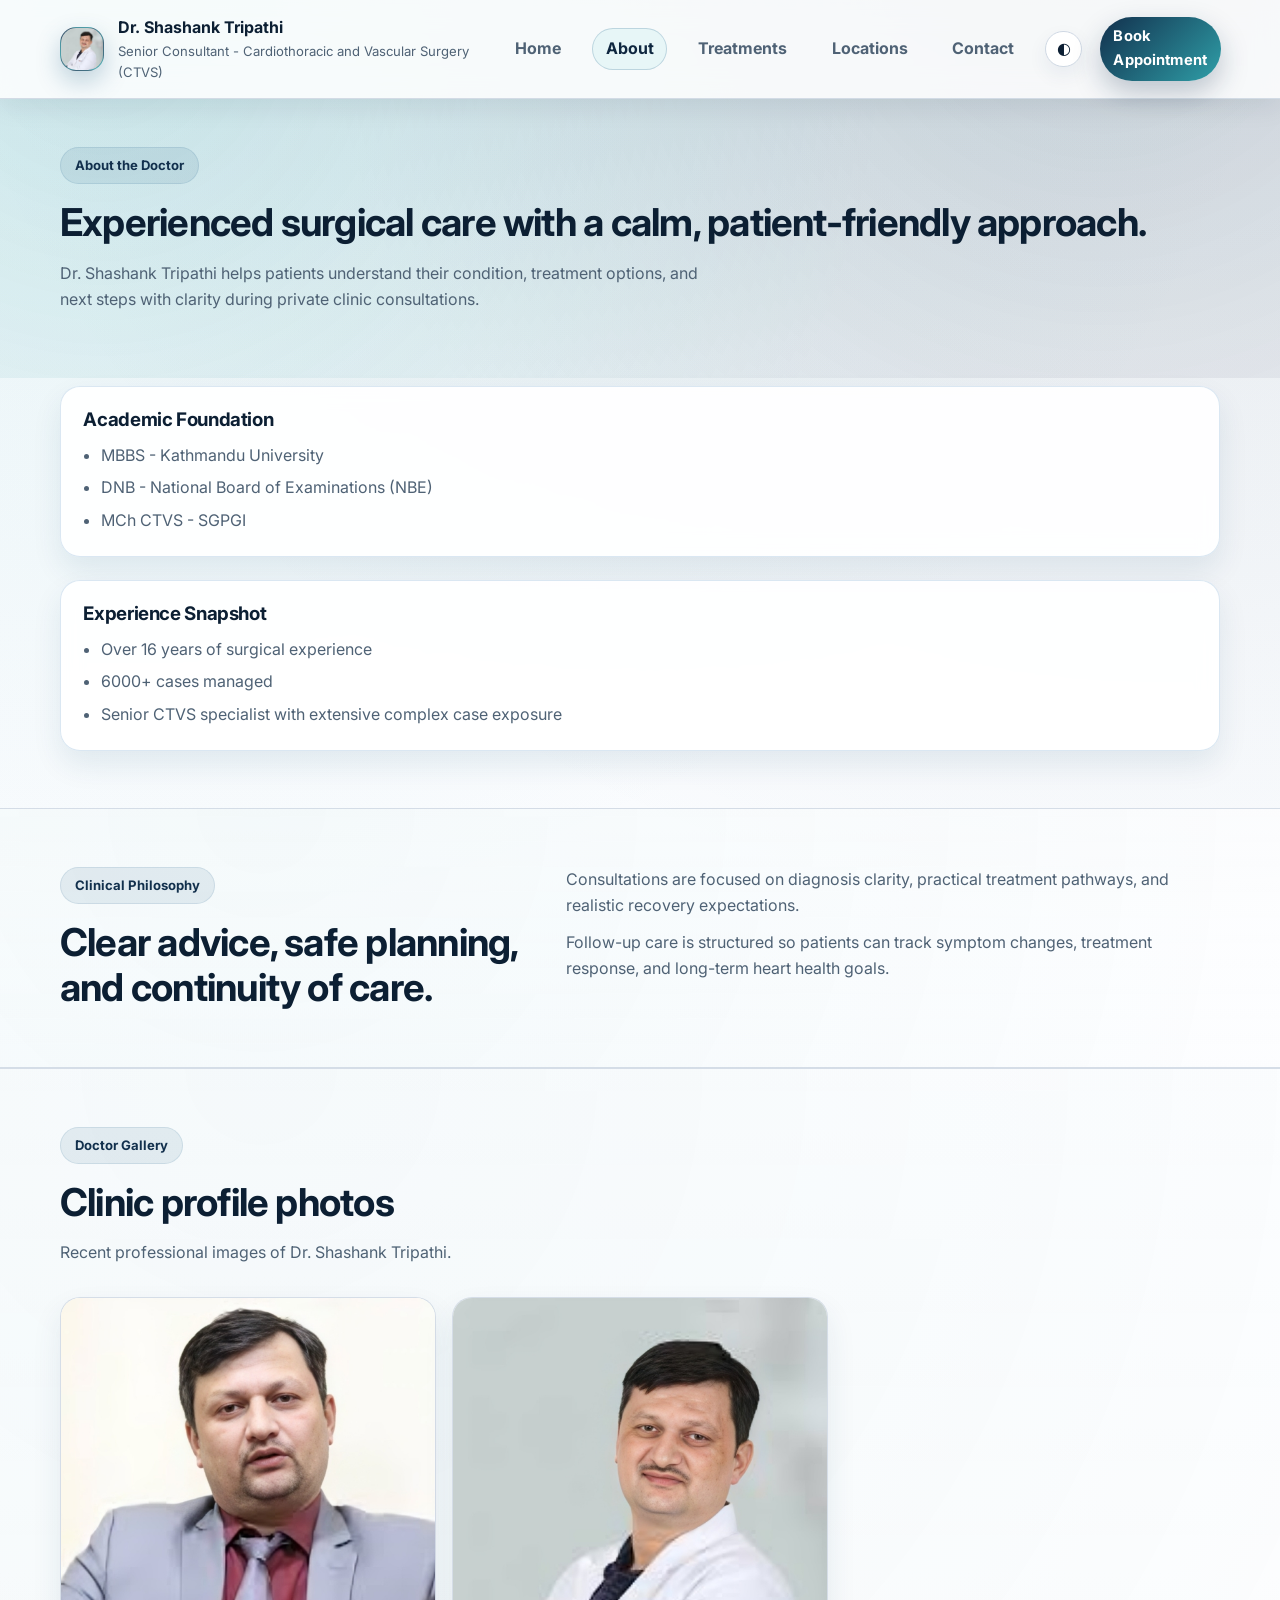
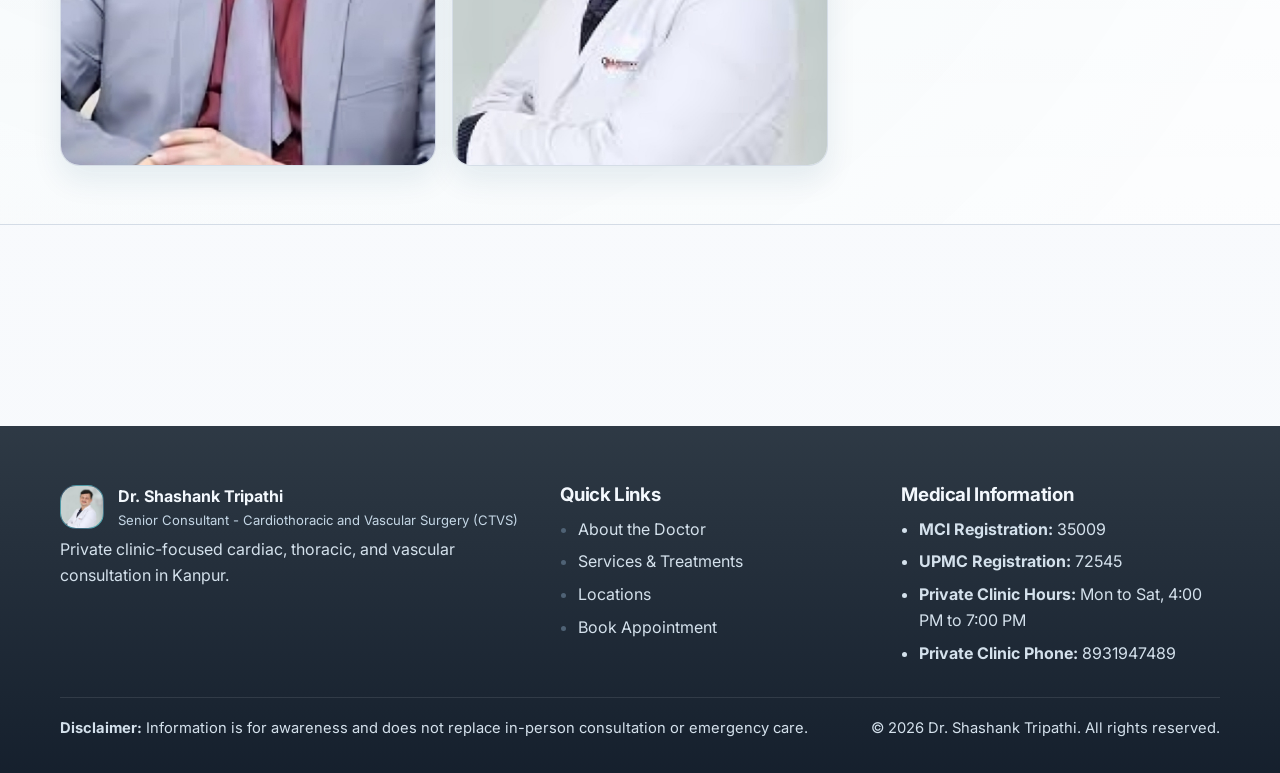
==== commit 6ef5acfe: "photos updated" ====
--- a/about.html
+++ b/about.html
@@ -7,7 +7,7 @@
     <meta name="description" content="Learn about Dr. Shashank Tripathi's education, 16+ years of experience, and 6000+ cases managed in cardiac, thoracic, and vascular surgery." />
     <link rel="preconnect" href="https://fonts.googleapis.com" />
     <link rel="preconnect" href="https://fonts.gstatic.com" crossorigin />
-    <link href="https://fonts.googleapis.com/css2?family=Inter:wght@400;500;600;700;800&display=swap" rel="stylesheet" />
+    <link href="https://fonts.googleapis.com/css2?family=Inter:wght@400;500;600;700&family=Manrope:wght@600;700;800&display=swap" rel="stylesheet" />
     <link rel="stylesheet" href="./styles.css" />
     <link rel="stylesheet" href="./mobile.css" />
 </head>
@@ -17,7 +17,7 @@
     <header class="site-header" id="top">
         <div class="container nav-wrap">
             <a class="brand" href="./index.html" aria-label="Dr. Shashank Tripathi home">
-                <img class="brand-mark" src="./IMAGES/images.jpg" alt="Dr. Shashank Tripathi" loading="eager" decoding="async" />
+                <img class="brand-mark" src="./IMAGES/img2.jpg" alt="Dr. Shashank Tripathi" loading="eager" decoding="async" />
                 <span>
                     <strong>Dr. Shashank Tripathi</strong>
                     <small>Senior Consultant - Cardiothoracic and Vascular Surgery (CTVS)</small>
@@ -103,7 +103,7 @@
                         <img src="./IMAGES/images.jpg" alt="Dr. Shashank Tripathi portrait" loading="lazy" decoding="async" />
                     </figure>
                     <figure>
-                        <img src="./IMAGES/download%20(4).jfif" alt="Dr. Shashank Tripathi in clinical profile photo" loading="lazy" decoding="async" />
+                        <img src="./IMAGES/img2.jpg" alt="Dr. Shashank Tripathi in clinical profile photo" loading="lazy" decoding="async" />
                     </figure>
                 </div>
             </div>
@@ -124,7 +124,7 @@
         <div class="container footer-grid">
             <div>
                 <a class="brand footer-brand" href="./index.html">
-                    <img class="brand-mark" src="./IMAGES/images.jpg" alt="Dr. Shashank Tripathi" loading="lazy" decoding="async" />
+                    <img class="brand-mark" src="./IMAGES/img2.jpg" alt="Dr. Shashank Tripathi" loading="lazy" decoding="async" />
                     <span><strong>Dr. Shashank Tripathi</strong><small>Senior Consultant - Cardiothoracic and Vascular Surgery (CTVS)</small></span>
                 </a>
                 <p class="footer-copy">Private clinic-focused cardiac, thoracic, and vascular consultation in Kanpur.</p>
--- a/styles.css
+++ b/styles.css
@@ -1,27 +1,30 @@
 :root {
-    --bg: #f3f7fb;
-    --bg-soft: #f8fbff;
-    --surface: rgba(255, 255, 255, 0.88);
+    --bg: #f7f9fc;
+    --bg-soft: #eef2f7;
+    --surface: rgba(255, 255, 255, 0.92);
     --surface-solid: #ffffff;
-    --surface-strong: #eef5fb;
-    --text: #10273d;
-    --text-soft: #4f6477;
-    --heading: #0b1f33;
-    --primary: #0f4f7d;
-    --primary-600: #0d5f99;
-    --primary-700: #0b456d;
-    --accent: #2c9ab7;
-    --accent-soft: #e6f7fb;
+    --surface-strong: #edf3f8;
+    --text: #1f2d3d;
+    --text-soft: #4f6275;
+    --heading: #0c1f33;
+    --primary: #12304d;
+    --primary-600: #1b466a;
+    --primary-700: #0f2740;
+    --accent: #2f9fa8;
+    --accent-soft: #e7f6f7;
+    --border: #cfd8e3;
+    --focus: #79cfd6;
     --success: #1d8a72;
-    --border: #d7e5f1;
-    --focus: #73c9e6;
+    --header-bg: rgba(255, 255, 255, 0.84);
+    --header-border: rgba(207, 216, 227, 0.92);
+    --header-shadow: 0 8px 24px rgba(12, 31, 51, 0.08);
     --radius-sm: 14px;
     --radius-md: 20px;
     --radius-lg: 30px;
     --shadow-xs: 0 8px 20px rgba(12, 62, 99, 0.07);
     --shadow-sm: 0 14px 30px rgba(12, 62, 99, 0.09);
     --shadow-md: 0 24px 48px rgba(12, 62, 99, 0.14);
-    --shadow-glow: 0 0 0 1px rgba(115, 201, 230, 0.35), 0 18px 36px rgba(44, 154, 183, 0.18);
+    --shadow-glow: 0 0 0 1px rgba(121, 207, 214, 0.35), 0 18px 36px rgba(47, 159, 168, 0.18);
     --container: 1160px;
     --space-1: 0.4rem;
     --space-2: 0.7rem;
@@ -42,71 +45,59 @@
     --motion-base: 260ms;
     --motion-slow: 420ms;
     --ease: cubic-bezier(0.2, 0.8, 0.2, 1);
-    --orb-a: rgba(44, 154, 183, 0.18);
-    --orb-b: rgba(15, 79, 125, 0.16);
-    --bg-top: #fbfdff;
-    --header-bg: rgba(249, 252, 255, 0.72);
-    --header-border: rgba(215, 229, 241, 0.9);
-    --header-shadow: 0 8px 26px rgba(16, 39, 61, 0.05);
 }
 
 :root[data-theme="dark"] {
-    --bg: #0b1320;
-    --bg-soft: #0f1a2a;
-    --surface: rgba(18, 30, 46, 0.84);
-    --surface-solid: #121f31;
-    --surface-strong: #172638;
-    --text: #dce9f5;
-    --text-soft: #9fb5c8;
-    --heading: #f2f8ff;
-    --primary: #56a3d6;
-    --primary-600: #3f8fc6;
-    --primary-700: #8fd0f4;
-    --accent: #59bed0;
-    --accent-soft: #132a35;
+    --bg: #0b1624;
+    --bg-soft: #132236;
+    --surface: rgba(17, 30, 46, 0.9);
+    --surface-solid: #16273b;
+    --surface-strong: #1b3148;
+    --text: #dce7f2;
+    --text-soft: #9eb2c5;
+    --heading: #f2f7fc;
+    --primary: #5b9bc4;
+    --primary-600: #78afcf;
+    --primary-700: #93c1dc;
+    --accent: #53b4bc;
+    --accent-soft: #16333a;
+    --border: #2e4359;
+    --focus: #8ad8de;
     --success: #4ec6a5;
-    --border: #2a3f55;
-    --focus: #9ee5ff;
+    --header-bg: rgba(11, 22, 36, 0.84);
+    --header-border: rgba(46, 67, 89, 0.88);
+    --header-shadow: 0 10px 30px rgba(0, 0, 0, 0.35);
     --shadow-xs: 0 10px 22px rgba(0, 0, 0, 0.32);
     --shadow-sm: 0 16px 34px rgba(0, 0, 0, 0.36);
     --shadow-md: 0 26px 56px rgba(0, 0, 0, 0.45);
-    --shadow-glow: 0 0 0 1px rgba(89, 190, 208, 0.36), 0 18px 36px rgba(8, 20, 35, 0.46);
-    --orb-a: rgba(89, 190, 208, 0.22);
-    --orb-b: rgba(61, 125, 181, 0.2);
-    --bg-top: #0d1725;
-    --header-bg: rgba(10, 20, 33, 0.78);
-    --header-border: rgba(36, 57, 78, 0.9);
-    --header-shadow: 0 10px 28px rgba(0, 0, 0, 0.35);
+    --shadow-glow: 0 0 0 1px rgba(138, 216, 222, 0.36), 0 18px 36px rgba(8, 20, 35, 0.46);
 }
 
 @media (prefers-color-scheme: dark) {
     :root:not([data-theme]) {
-        --bg: #0b1320;
-        --bg-soft: #0f1a2a;
-        --surface: rgba(18, 30, 46, 0.84);
-        --surface-solid: #121f31;
-        --surface-strong: #172638;
-        --text: #dce9f5;
-        --text-soft: #9fb5c8;
-        --heading: #f2f8ff;
-        --primary: #56a3d6;
-        --primary-600: #3f8fc6;
-        --primary-700: #8fd0f4;
-        --accent: #59bed0;
-        --accent-soft: #132a35;
+        --bg: #0b1624;
+        --bg-soft: #132236;
+        --surface: rgba(17, 30, 46, 0.9);
+        --surface-solid: #16273b;
+        --surface-strong: #1b3148;
+        --text: #dce7f2;
+        --text-soft: #9eb2c5;
+        --heading: #f2f7fc;
+        --primary: #5b9bc4;
+        --primary-600: #78afcf;
+        --primary-700: #93c1dc;
+        --accent: #53b4bc;
+        --accent-soft: #16333a;
+        --border: #2e4359;
+        --focus: #8ad8de;
         --success: #4ec6a5;
-        --border: #2a3f55;
-        --focus: #9ee5ff;
+        --header-bg: rgba(11, 22, 36, 0.84);
+        --header-border: rgba(46, 67, 89, 0.88);
+        --header-shadow: 0 10px 30px rgba(0, 0, 0, 0.35);
         --shadow-xs: 0 10px 22px rgba(0, 0, 0, 0.32);
         --shadow-sm: 0 16px 34px rgba(0, 0, 0, 0.36);
         --shadow-md: 0 26px 56px rgba(0, 0, 0, 0.45);
-        --shadow-glow: 0 0 0 1px rgba(89, 190, 208, 0.36), 0 18px 36px rgba(8, 20, 35, 0.46);
-        --orb-a: rgba(89, 190, 208, 0.22);
-        --orb-b: rgba(61, 125, 181, 0.2);
-        --bg-top: #0d1725;
-        --header-bg: rgba(10, 20, 33, 0.78);
-        --header-border: rgba(36, 57, 78, 0.9);
-        --header-shadow: 0 10px 28px rgba(0, 0, 0, 0.35);
+        --shadow-glow: 0 0 0 1px rgba(138, 216, 222, 0.36), 0 18px 36px rgba(8, 20, 35, 0.46);
     }
 }
 
@@ -122,10 +113,10 @@
     margin: 0;
     color: var(--text);
     background:
-        radial-gradient(circle at 8% -15%, var(--orb-a) 0%, transparent 38%),
-        radial-gradient(circle at 90% -20%, var(--orb-b) 0%, transparent 44%),
-        linear-gradient(180deg, var(--bg-top) 0%, var(--bg) 100%);
-    font-family: "Inter", sans-serif;
+        radial-gradient(circle at 9% -12%, rgba(47, 159, 168, 0.14) 0%, transparent 42%),
+        radial-gradient(circle at 92% -16%, rgba(18, 48, 77, 0.14) 0%, transparent 44%),
+        linear-gradient(180deg, #fbfdff 0%, var(--bg) 100%);
+    font-family: "Inter", system-ui, -apple-system, "Segoe UI", sans-serif;
     font-size: var(--type-base);
     line-height: 1.62;
     text-rendering: optimizeLegibility;
@@ -148,7 +139,7 @@
         radial-gradient(circle at 80% 20%, color-mix(in srgb, var(--primary) 24%, transparent), transparent 60%);
     opacity: 0.58;
     transform: translate3d(0, 0, 0);
-    animation: bodyGlowDrift 18s ease-in-out infinite alternate;
+    animation: bodyGlowDrift 18s ease-in-out infinite;
 }
 
 a {
@@ -212,8 +203,8 @@
     z-index: 60;
     background: var(--header-bg);
     border-bottom: 1px solid var(--header-border);
-    backdrop-filter: blur(16px);
     box-shadow: var(--header-shadow);
+    backdrop-filter: blur(14px);
 }
 
 .nav-wrap {
@@ -264,18 +255,16 @@
 
 .site-nav a {
     color: var(--text-soft);
-    font-weight: 600;
-    font-size: var(--type-sm);
+    font-weight: 700;
+    padding: 0.52rem 0.84rem;
     border-radius: 999px;
-    padding: 0.45rem 0.68rem;
-    transition: color var(--motion-fast) var(--ease), background-color var(--motion-fast) var(--ease), transform var(--motion-fast) var(--ease);
 }
 
 .site-nav a:hover,
 .site-nav a:focus-visible,
 .site-nav a.is-active {
     color: var(--primary-700);
-    background: rgba(15, 79, 125, 0.08);
+    background: var(--accent-soft);
 }
 
 .site-nav a[aria-current="page"] {
@@ -330,7 +319,11 @@
 
 .hero {
     position: relative;
-    padding: clamp(2.8rem, 5.3vw, var(--space-8)) 0 var(--space-7);
+    padding: clamp(2.8rem, 5.8vw, 6rem) 0 clamp(2.4rem, 4.8vw, 4.2rem);
+    background:
+        radial-gradient(circle at 10% 14%, rgba(47, 159, 168, 0.17), transparent 42%),
+        radial-gradient(circle at 88% 0%, rgba(18, 48, 77, 0.17), transparent 44%),
+        linear-gradient(180deg, #f9fcff 0%, #f2f7fc 100%);
     overflow: clip;
     perspective: 1200px;
 }
@@ -396,11 +389,20 @@
 }
 
 .hero h1 {
-    font-size: clamp(2rem, 4vw, 3.4rem);
+    font-size: clamp(2rem, 4.1vw, 3.6rem);
+    line-height: 1.08;
+    color: var(--heading);
     max-width: 14ch;
     letter-spacing: -0.03em;
 }
 
+.hero-text {
+    color: var(--text-soft);
+    max-width: 56ch;
+    font-size: 1.04rem;
+    transition: opacity var(--motion-base) var(--ease), transform var(--motion-base) var(--ease);
+}
+
 .hero-copy > * {
     animation: heroFadeIn 640ms var(--ease) both;
 }
@@ -423,13 +425,6 @@
 
 .hero-copy > *:nth-child(5) {
     animation-delay: 360ms;
-}
-
-.hero-text {
-    margin-top: var(--space-3);
-    font-size: 1.02rem;
-    max-width: 58ch;
-    transition: opacity var(--motion-base) var(--ease), transform var(--motion-base) var(--ease);
 }
 
 .hero-actions,
@@ -449,7 +444,7 @@
     border-radius: 999px;
     padding: 0.88rem 1.28rem;
     font-size: var(--type-sm);
-    font-weight: 700;
+    font-weight: 800;
     letter-spacing: 0.01em;
     transform: translateZ(0);
     will-change: transform;
@@ -466,22 +461,27 @@
     transform: translateY(-2px) translateZ(6px);
 }
 
-.btn-primary {
-    color: #fff;
-    background: linear-gradient(135deg, var(--primary), var(--primary-600));
-    box-shadow: 0 14px 28px rgba(15, 79, 125, 0.28);
-}
-
+.btn-primary,
 .site-nav .btn.btn-primary {
     color: #ffffff;
-    font-weight: 800;
-    letter-spacing: 0.015em;
-    text-shadow: 0 1px 1px rgba(8, 23, 36, 0.35);
-}
-
+    border: 0;
+    background: linear-gradient(135deg, var(--primary) 0%, var(--accent) 100%);
+    box-shadow: 0 12px 28px rgba(18, 48, 77, 0.26);
+}
+
+.btn-primary:hover,
+.btn-primary:focus-visible,
 .site-nav .btn.btn-primary:hover,
 .site-nav .btn.btn-primary:focus-visible {
-    color: #ffffff;
+    transform: translateY(-2px);
+    box-shadow: 0 18px 34px rgba(18, 48, 77, 0.32);
+    filter: saturate(1.04);
+}
+
+.btn-primary:focus-visible,
+.site-nav .btn.btn-primary:focus-visible {
+    outline: 3px solid var(--focus);
+    outline-offset: 2px;
 }
 
 .btn-secondary {
@@ -527,8 +527,8 @@
     box-shadow: var(--shadow-xs);
     backdrop-filter: blur(4px);
     transition:
-        transform var(--motion-base) var(--ease),
-        box-shadow var(--motion-base) var(--ease),
+        transform var(--motion-base) var (--ease),
+        box-shadow var(--motion-base) var (--ease),
         border-color var(--motion-base) var (--ease);
 }
 
@@ -549,7 +549,7 @@
     transform-style: preserve-3d;
     will-change: transform;
     transition:
-        transform var(--motion-base) var(--ease),
+        transform var(--motion-base) var (--ease),
         box-shadow var(--motion-base) var (--ease),
         border-color var(--motion-base) var (--ease);
     backdrop-filter: blur(10px);
